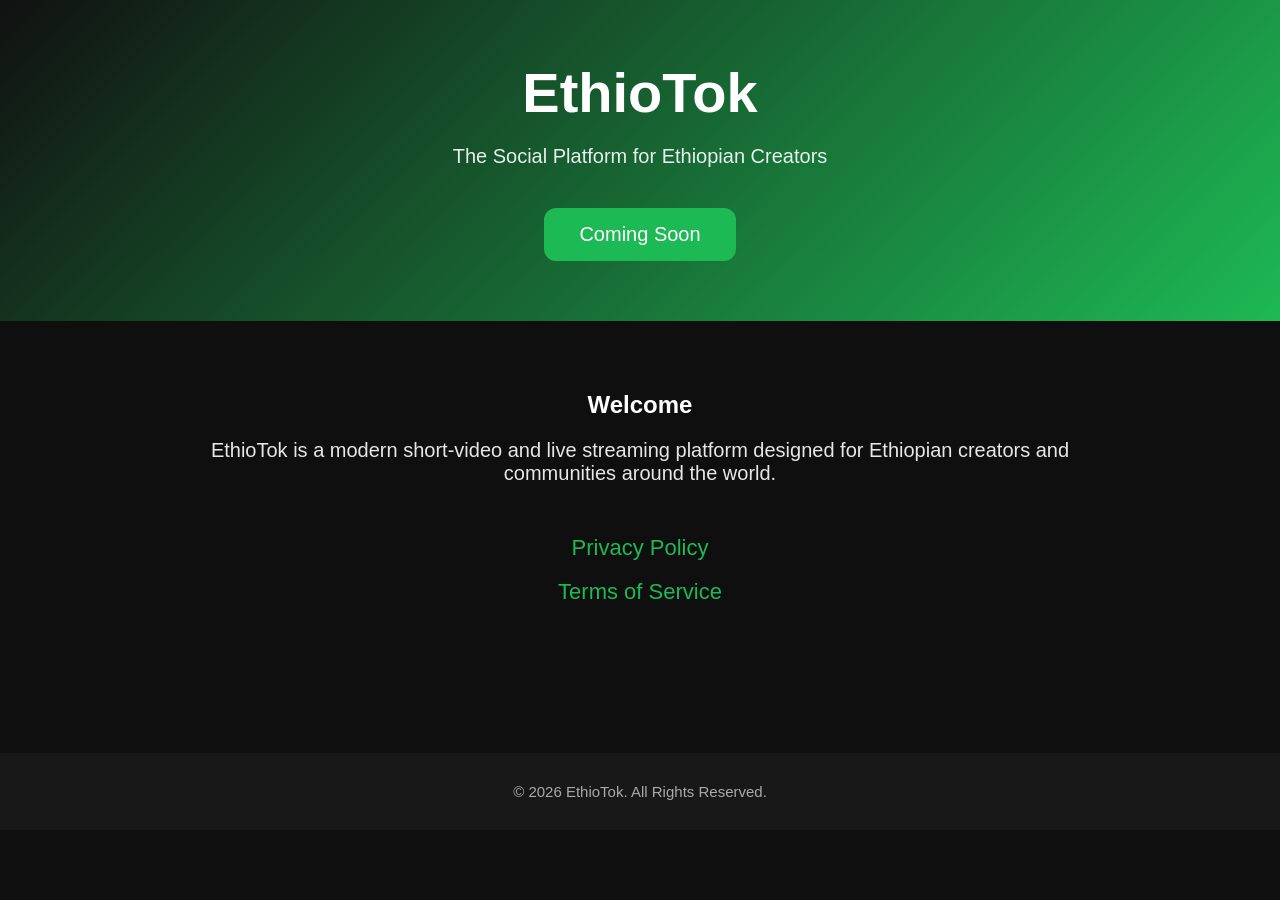
==== index.html @ dff6383a "Create index.html" ====
<!DOCTYPE html>
<html lang="en">
<head>
<meta charset="UTF-8">
<meta name="viewport" content="width=device-width, initial-scale=1.0">
<title>EthioTok</title>

<style>
body{
margin:0;
font-family:Arial,Helvetica,sans-serif;
background:#0f0f0f;
color:white;
text-align:center;
}

header{
padding:60px 20px;
background:linear-gradient(135deg,#111,#1db954);
}

h1{
font-size:56px;
margin:0;
}

p{
font-size:20px;
opacity:.9;
}

.container{
max-width:900px;
margin:auto;
padding:50px 20px;
}

.button{
display:inline-block;
padding:15px 35px;
background:#1db954;
color:white;
text-decoration:none;
border-radius:12px;
font-size:20px;
margin-top:20px;
}

.links{
margin-top:50px;
}

.links a{
display:block;
color:#1db954;
font-size:22px;
margin:18px;
text-decoration:none;
}

footer{
margin-top:80px;
padding:30px;
background:#181818;
font-size:15px;
color:#aaa;
}
</style>

</head>

<body>

<header>

<h1>EthioTok</h1>

<p>The Social Platform for Ethiopian Creators</p>

<a class="button" href="#">
Coming Soon
</a>

</header>

<div class="container">

<h2>Welcome</h2>

<p>
EthioTok is a modern short-video and live streaming platform
designed for Ethiopian creators and communities around the world.
</p>

<div class="links">

<a href="privacy.html">Privacy Policy</a>

<a href="terms.html">Terms of Service</a>

</div>

</div>

<footer>

© 2026 EthioTok. All Rights Reserved.

</footer>

</body>
</html>
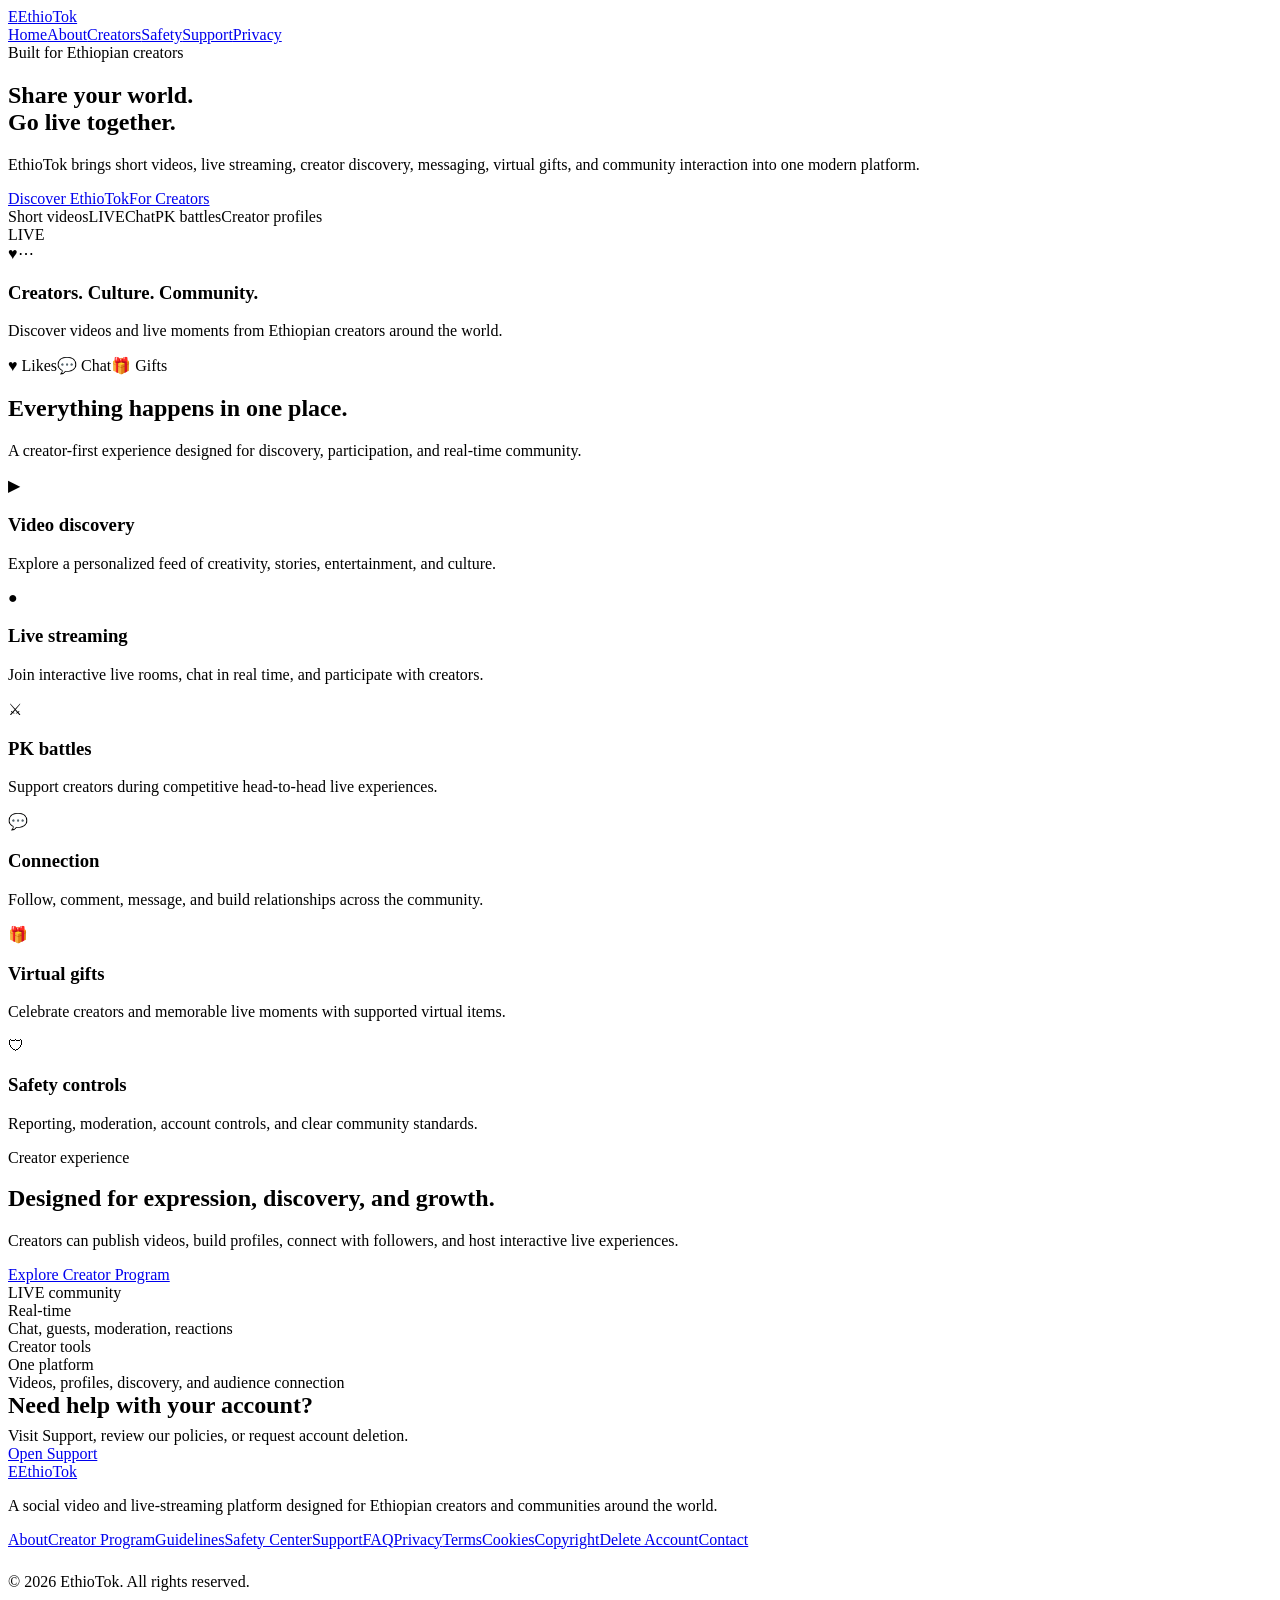
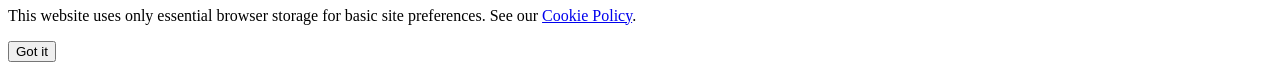
==== commit c497db08: "Add files via upload" ====
--- a/index.html
+++ b/index.html
@@ -1,112 +1,36 @@
-<!DOCTYPE html>
-<html lang="en">
-<head>
-<meta charset="UTF-8">
-<meta name="viewport" content="width=device-width, initial-scale=1.0">
-<title>EthioTok</title>
-
-<style>
-body{
-margin:0;
-font-family:Arial,Helvetica,sans-serif;
-background:#0f0f0f;
-color:white;
-text-align:center;
-}
-
-header{
-padding:60px 20px;
-background:linear-gradient(135deg,#111,#1db954);
-}
-
-h1{
-font-size:56px;
-margin:0;
-}
-
-p{
-font-size:20px;
-opacity:.9;
-}
-
-.container{
-max-width:900px;
-margin:auto;
-padding:50px 20px;
-}
-
-.button{
-display:inline-block;
-padding:15px 35px;
-background:#1db954;
-color:white;
-text-decoration:none;
-border-radius:12px;
-font-size:20px;
-margin-top:20px;
-}
-
-.links{
-margin-top:50px;
-}
-
-.links a{
-display:block;
-color:#1db954;
-font-size:22px;
-margin:18px;
-text-decoration:none;
-}
-
-footer{
-margin-top:80px;
-padding:30px;
-background:#181818;
-font-size:15px;
-color:#aaa;
-}
-</style>
-
-</head>
-
-<body>
-
-<header>
-
-<h1>EthioTok</h1>
-
-<p>The Social Platform for Ethiopian Creators</p>
-
-<a class="button" href="#">
-Coming Soon
-</a>
-
-</header>
-
-<div class="container">
-
-<h2>Welcome</h2>
-
-<p>
-EthioTok is a modern short-video and live streaming platform
-designed for Ethiopian creators and communities around the world.
-</p>
-
-<div class="links">
-
-<a href="privacy.html">Privacy Policy</a>
-
-<a href="terms.html">Terms of Service</a>
-
-</div>
-
-</div>
-
-<footer>
-
-© 2026 EthioTok. All Rights Reserved.
-
-</footer>
-
-</body>
-</html>
+<!doctype html><html lang="en"><head>
+<meta charset="utf-8"><meta name="viewport" content="width=device-width,initial-scale=1">
+<meta name="theme-color" content="#07090c"><meta name="description" content="EthioTok is a social video and live-streaming platform for Ethiopian creators and communities.">
+<meta property="og:type" content="website"><meta property="og:title" content="Home | EthioTok">
+<meta property="og:description" content="EthioTok is a social video and live-streaming platform for Ethiopian creators and communities."><meta property="og:site_name" content="EthioTok">
+<meta name="twitter:card" content="summary_large_image"><link rel="manifest" href="manifest.webmanifest">
+<link rel="stylesheet" href="assets/style.css"><title>Home | EthioTok</title></head><body><header class="header"><div class="wrap nav">
+<a class="brand" href="index.html"><span class="logo"><span>E</span></span><span>EthioTok</span></a>
+<nav class="links"><a href="index.html">Home</a><a href="about.html">About</a><a href="creator-program.html">Creators</a><a href="safety.html">Safety</a><a href="support.html">Support</a><a href="privacy.html">Privacy</a></nav>
+</div></header>
+<main>
+<section class="hero"><div class="wrap hero-grid">
+<div><span class="kicker"><span class="dot"></span>Built for Ethiopian creators</span>
+<h1>Share your world.<br><span class="gradient">Go live together.</span></h1>
+<p class="lead">EthioTok brings short videos, live streaming, creator discovery, messaging, virtual gifts, and community interaction into one modern platform.</p>
+<div class="actions"><a class="btn primary" href="about.html">Discover EthioTok</a><a class="btn secondary" href="creator-program.html">For Creators</a></div>
+<div class="badges"><span class="badge">Short videos</span><span class="badge">LIVE</span><span class="badge">Chat</span><span class="badge">PK battles</span><span class="badge">Creator profiles</span></div></div>
+<div class="device"><div class="screen"><span class="live">LIVE</span><div class="mock-top"><span>♥</span><span>⋯</span></div><div class="screen-copy"><h3>Creators. Culture. Community.</h3><p>Discover videos and live moments from Ethiopian creators around the world.</p><div class="chips"><span>♥ Likes</span><span>💬 Chat</span><span>🎁 Gifts</span></div></div></div></div>
+</div></section>
+<section class="section alt"><div class="wrap"><h2>Everything happens in one place.</h2><p class="section-intro">A creator-first experience designed for discovery, participation, and real-time community.</p>
+<div class="grid">
+<article class="card"><div class="icon">▶</div><h3>Video discovery</h3><p>Explore a personalized feed of creativity, stories, entertainment, and culture.</p></article>
+<article class="card"><div class="icon">●</div><h3>Live streaming</h3><p>Join interactive live rooms, chat in real time, and participate with creators.</p></article>
+<article class="card"><div class="icon">⚔</div><h3>PK battles</h3><p>Support creators during competitive head-to-head live experiences.</p></article>
+<article class="card"><div class="icon">💬</div><h3>Connection</h3><p>Follow, comment, message, and build relationships across the community.</p></article>
+<article class="card"><div class="icon">🎁</div><h3>Virtual gifts</h3><p>Celebrate creators and memorable live moments with supported virtual items.</p></article>
+<article class="card"><div class="icon">🛡</div><h3>Safety controls</h3><p>Reporting, moderation, account controls, and clear community standards.</p></article>
+</div></div></section>
+<section class="section"><div class="wrap split"><div><span class="kicker"><span class="dot"></span>Creator experience</span><h2 style="margin-top:18px">Designed for expression, discovery, and growth.</h2><p class="section-intro">Creators can publish videos, build profiles, connect with followers, and host interactive live experiences.</p><a class="btn primary" href="creator-program.html">Explore Creator Program</a></div>
+<div class="visual"><div class="panel p1"><div class="small">LIVE community</div><div class="metric">Real-time</div><div class="small">Chat, guests, moderation, reactions</div></div><div class="panel p2"><div class="small">Creator tools</div><div class="metric">One platform</div><div class="small">Videos, profiles, discovery, and audience connection</div></div></div></div></section>
+<section class="section"><div class="wrap band"><div><h2 style="margin:0 0 8px">Need help with your account?</h2><p style="margin:0;color:var(--muted)">Visit Support, review our policies, or request account deletion.</p></div><a class="btn primary" href="support.html">Open Support</a></div></section>
+</main><footer class="footer"><div class="wrap footer-grid"><div><a class="brand" href="index.html"><span class="logo"><span>E</span></span><span>EthioTok</span></a><p class="small">A social video and live-streaming platform designed for Ethiopian creators and communities around the world.</p></div><div class="footer-links">
+<a href="about.html">About</a><a href="creator-program.html">Creator Program</a><a href="community-guidelines.html">Guidelines</a><a href="safety.html">Safety Center</a><a href="support.html">Support</a><a href="faq.html">FAQ</a><a href="privacy.html">Privacy</a><a href="terms.html">Terms</a><a href="cookie-policy.html">Cookies</a><a href="copyright.html">Copyright</a><a href="delete-account.html">Delete Account</a><a href="contact.html">Contact</a>
+</div></div><div class="wrap small" style="margin-top:24px">© 2026 EthioTok. All rights reserved.</div></footer>
+<div class="cookie"><p>This website uses only essential browser storage for basic site preferences. See our <a href="cookie-policy.html">Cookie Policy</a>.</p><button class="btn primary" data-cookie-close>Got it</button></div>
+<script src="assets/site.js"></script></body></html>
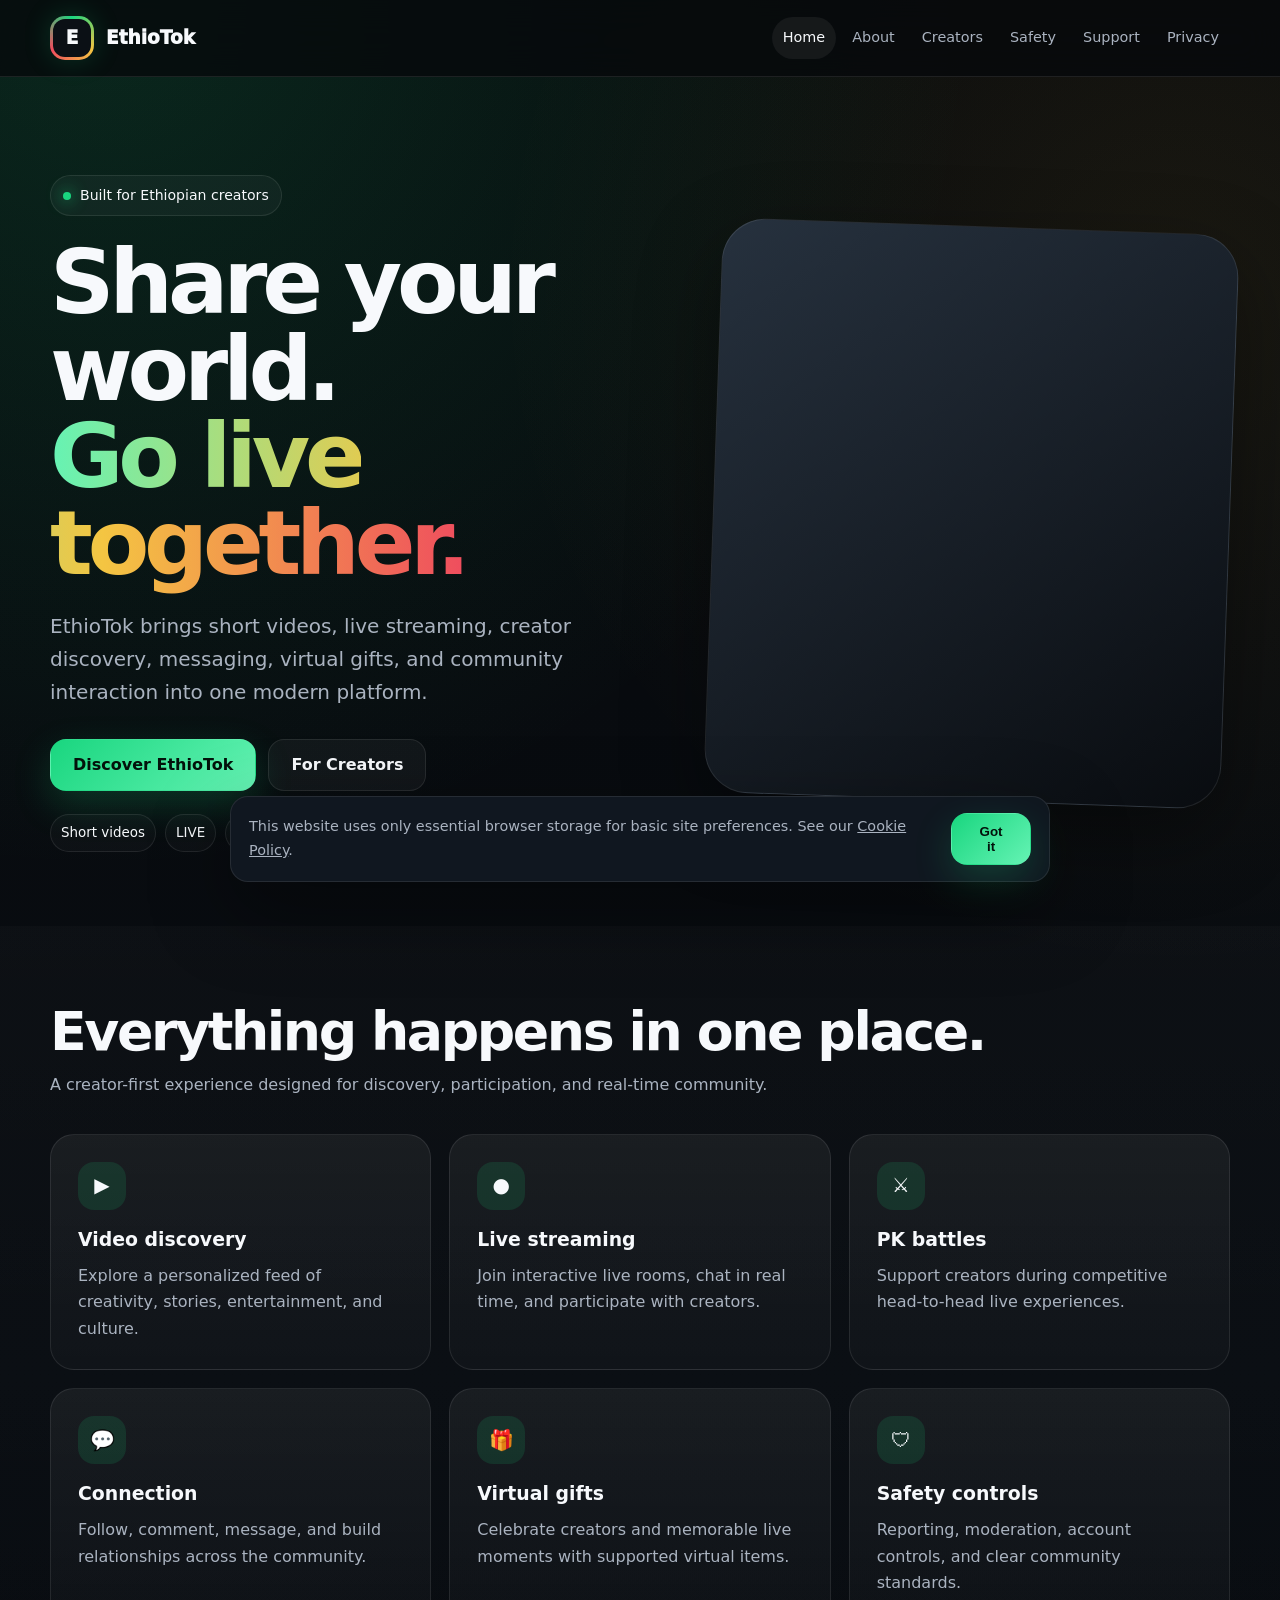
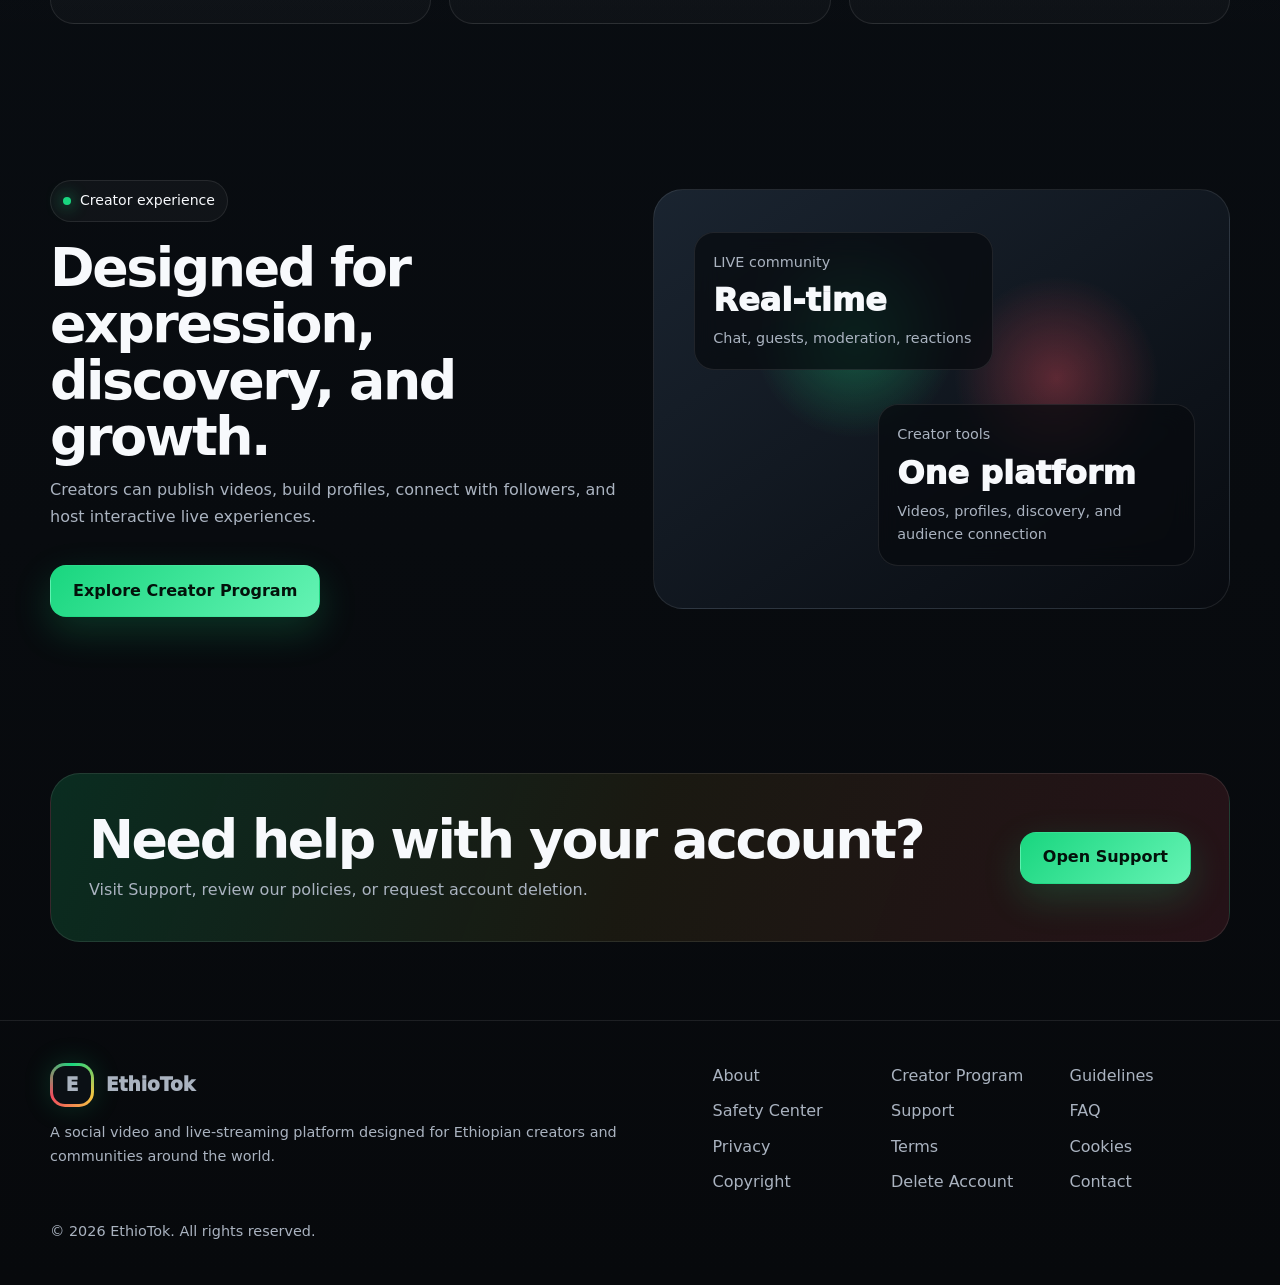
==== commit f495e232: "Add files via upload" ====
--- a/index.html
+++ b/index.html
@@ -3,8 +3,66 @@
 <meta name="theme-color" content="#07090c"><meta name="description" content="EthioTok is a social video and live-streaming platform for Ethiopian creators and communities.">
 <meta property="og:type" content="website"><meta property="og:title" content="Home | EthioTok">
 <meta property="og:description" content="EthioTok is a social video and live-streaming platform for Ethiopian creators and communities."><meta property="og:site_name" content="EthioTok">
-<meta name="twitter:card" content="summary_large_image"><link rel="manifest" href="manifest.webmanifest">
-<link rel="stylesheet" href="assets/style.css"><title>Home | EthioTok</title></head><body><header class="header"><div class="wrap nav">
+<meta name="twitter:card" content="summary_large_image"><link rel="icon" href="data:image/svg+xml,&lt;svg xmlns=&#x27;http://www.w3.org/2000/svg&#x27; viewBox=&#x27;0 0 64 64&#x27;&gt;&lt;rect width=&#x27;64&#x27; height=&#x27;64&#x27; rx=&#x27;16&#x27; fill=&#x27;%230b1015&#x27;/&gt;&lt;path d=&#x27;M14 15h36v8H24v7h20v8H24v7h26v8H14z&#x27; fill=&#x27;%2319d67f&#x27;/&gt;&lt;/svg&gt;">
+<title>Home | EthioTok</title><style>
+:root{
+  --bg:#07090c;--bg2:#0c1118;--card:#111821;--card2:#0f151d;--text:#f7f9fc;
+  --muted:#aab3c0;--line:rgba(255,255,255,.09);--green:#19d67f;--green2:#65f3b4;
+  --yellow:#f4c542;--red:#ef4d5e;--radius:24px;--shadow:0 28px 80px rgba(0,0,0,.38)
+}
+*{box-sizing:border-box}html{scroll-behavior:smooth}
+body{margin:0;background:
+radial-gradient(circle at 8% 0%,rgba(25,214,127,.15),transparent 28%),
+radial-gradient(circle at 92% 10%,rgba(244,197,66,.08),transparent 24%),
+linear-gradient(180deg,#07090c,#090d12 48%,#07090c);
+color:var(--text);font-family:Inter,system-ui,-apple-system,"Segoe UI",Arial,sans-serif;line-height:1.65}
+a{color:inherit}.wrap{width:min(1180px,calc(100% - 34px));margin:auto}
+.header{position:sticky;top:0;z-index:40;background:rgba(7,9,12,.8);backdrop-filter:blur(18px);border-bottom:1px solid var(--line)}
+.nav{min-height:76px;display:flex;align-items:center;justify-content:space-between;gap:18px}
+.brand{display:flex;align-items:center;gap:12px;text-decoration:none;font-weight:950;font-size:1.16rem}
+.logo{width:44px;height:44px;padding:3px;border-radius:15px;background:conic-gradient(var(--green),var(--yellow),var(--red),var(--green));box-shadow:0 0 28px rgba(25,214,127,.18)}
+.logo span{display:grid;place-items:center;width:100%;height:100%;border-radius:12px;background:#0b1015;font-weight:950}
+.links{display:flex;flex-wrap:wrap;gap:5px}.links a{padding:9px 11px;border-radius:999px;text-decoration:none;color:var(--muted);font-size:.9rem}
+.links a:hover,.links a.active{background:rgba(255,255,255,.06);color:var(--text)}
+.hero{padding:98px 0 74px;overflow:hidden}.hero-grid{display:grid;grid-template-columns:1.08fr .92fr;gap:56px;align-items:center}
+.kicker{display:inline-flex;align-items:center;gap:9px;padding:8px 12px;border:1px solid var(--line);border-radius:999px;background:rgba(255,255,255,.035);font-size:.88rem}
+.dot{width:8px;height:8px;border-radius:50%;background:var(--green);box-shadow:0 0 16px var(--green)}
+h1{font-size:clamp(3.2rem,7vw,6.4rem);line-height:.97;letter-spacing:-.058em;margin:23px 0}
+.gradient{background:linear-gradient(90deg,var(--green2),var(--yellow),var(--red));-webkit-background-clip:text;background-clip:text;color:transparent}
+.lead{font-size:clamp(1.04rem,2vw,1.25rem);color:var(--muted);max-width:760px}.actions{display:flex;gap:12px;flex-wrap:wrap;margin-top:30px}
+.btn{display:inline-flex;align-items:center;justify-content:center;min-height:52px;padding:0 22px;border-radius:16px;text-decoration:none;font-weight:900;border:1px solid var(--line);transition:.25s ease}
+.btn:hover{transform:translateY(-2px)}.primary{background:linear-gradient(135deg,var(--green),var(--green2));color:#03120b;border-color:transparent;box-shadow:0 14px 38px rgba(25,214,127,.2)}
+.secondary{background:rgba(255,255,255,.045)}.badges{display:flex;gap:9px;flex-wrap:wrap;margin-top:23px}.badge{padding:7px 10px;border-radius:999px;border:1px solid var(--line);background:rgba(255,255,255,.025);font-size:.84rem}
+.device{min-height:575px;padding:14px;border-radius:44px;background:linear-gradient(145deg,#26313e,#090c10);border:1px solid var(--line);box-shadow:var(--shadow);transform:rotate(2deg);animation:float 5s ease-in-out infinite}
+.screen{height:100%;border-radius:31px;position:relative;overflow:hidden;background:linear-gradient(to top,rgba(0,0,0,.96),transparent 62%),radial-gradient(circle at 46% 28%,rgba(239,77,94,.45),transparent 16%),radial-gradient(circle at 76% 28%,rgba(25,214,127,.28),transparent 24%),linear-gradient(145deg,#2b3747,#111820 62%,#040506)}
+.screen:after{content:"";position:absolute;inset:0;background:linear-gradient(110deg,transparent 30%,rgba(255,255,255,.05),transparent 60%);transform:translateX(-120%);animation:shine 5s infinite}
+.live{position:absolute;top:24px;left:22px;background:var(--red);padding:8px 12px;border-radius:999px;font-size:.75rem;font-weight:950;z-index:2}
+.mock-top{position:absolute;top:24px;right:22px;display:flex;gap:8px}.mock-top span{width:36px;height:36px;border-radius:50%;background:rgba(255,255,255,.12);display:grid;place-items:center}
+.screen-copy{position:absolute;left:26px;right:26px;bottom:28px;z-index:2}.screen-copy h3{font-size:1.75rem;margin:0 0 7px}.screen-copy p{color:#d2d8df;margin:0}
+.chips{display:flex;gap:8px;flex-wrap:wrap;margin-top:16px}.chips span{padding:7px 10px;border-radius:999px;background:rgba(255,255,255,.11);font-size:.8rem}
+.section{padding:78px 0}.section.alt{background:linear-gradient(180deg,rgba(255,255,255,.018),transparent)}
+.section h2{font-size:clamp(2.1rem,4.2vw,3.7rem);letter-spacing:-.045em;line-height:1.05;margin:0 0 12px}.section-intro{color:var(--muted);max-width:800px;margin:0 0 35px}
+.grid{display:grid;grid-template-columns:repeat(3,1fr);gap:18px}.grid.two{grid-template-columns:repeat(2,1fr)}
+.card{padding:27px;border-radius:var(--radius);background:linear-gradient(180deg,rgba(255,255,255,.057),rgba(255,255,255,.022));border:1px solid var(--line);transition:.25s ease}
+.card:hover{transform:translateY(-5px);border-color:rgba(25,214,127,.27)}.icon{width:48px;height:48px;border-radius:16px;background:rgba(25,214,127,.13);display:grid;place-items:center;font-size:1.25rem}
+.card h3{margin:14px 0 8px;font-size:1.18rem}.card p{margin:0;color:var(--muted)}
+.split{display:grid;grid-template-columns:1fr 1fr;gap:26px;align-items:center}.visual{min-height:420px;border-radius:30px;border:1px solid var(--line);background:radial-gradient(circle at 35% 35%,rgba(25,214,127,.35),transparent 22%),radial-gradient(circle at 70% 45%,rgba(239,77,94,.34),transparent 22%),linear-gradient(145deg,#1a2430,#080b10);position:relative;overflow:hidden}
+.visual .panel{position:absolute;padding:18px;border-radius:20px;background:rgba(8,11,15,.72);border:1px solid var(--line);backdrop-filter:blur(12px)}
+.p1{left:7%;top:10%;width:52%}.p2{right:6%;bottom:10%;width:55%}.metric{font-size:2rem;font-weight:950}.small{font-size:.9rem;color:var(--muted)}
+.band{display:grid;grid-template-columns:1fr auto;gap:24px;align-items:center;padding:38px;border-radius:30px;background:linear-gradient(110deg,rgba(25,214,127,.17),rgba(244,197,66,.08),rgba(239,77,94,.13));border:1px solid var(--line)}
+.page-hero{padding:74px 0 44px;border-bottom:1px solid var(--line)}.page-hero h1{font-size:clamp(2.8rem,6vw,5rem)}
+.layout{display:grid;grid-template-columns:255px 1fr;gap:38px;padding:50px 0 82px}.toc{position:sticky;top:96px;align-self:start;padding:16px;border-radius:18px;background:var(--card);border:1px solid var(--line)}
+.toc strong{display:block;padding:7px 10px}.toc a{display:block;padding:8px 10px;border-radius:10px;text-decoration:none;color:var(--muted);font-size:.92rem}.toc a:hover{background:rgba(255,255,255,.045);color:var(--text)}
+.prose{padding:clamp(25px,5vw,50px);border-radius:27px;background:rgba(255,255,255,.026);border:1px solid var(--line)}.prose h2{font-size:1.58rem;margin-top:2em}.prose h3{margin-top:1.6em}.prose p,.prose li{color:#c8ced6}.prose a{color:#70efb9}
+.notice{padding:18px;border-radius:16px;background:rgba(244,197,66,.09);border:1px solid rgba(244,197,66,.22);color:#f4e4a2}
+.faq{display:grid;gap:12px}.faq details{padding:18px 20px;border:1px solid var(--line);border-radius:17px;background:rgba(255,255,255,.025)}.faq summary{cursor:pointer;font-weight:850}.faq p{color:var(--muted)}
+.footer{padding:42px 0;border-top:1px solid var(--line);color:var(--muted)}.footer-grid{display:grid;grid-template-columns:1.1fr .9fr;gap:30px}.footer-links{display:grid;grid-template-columns:repeat(3,1fr);gap:9px 18px}.footer a{text-decoration:none;color:var(--muted)}.footer a:hover{color:var(--text)}
+.cookie{position:fixed;left:18px;right:18px;bottom:18px;z-index:50;display:none;max-width:820px;margin:auto;padding:16px 18px;border-radius:18px;background:#101720;border:1px solid var(--line);box-shadow:var(--shadow);align-items:center;justify-content:space-between;gap:16px}
+.cookie.show{display:flex}.cookie p{margin:0;color:var(--muted);font-size:.9rem}
+@keyframes float{50%{transform:rotate(1deg) translateY(-10px)}}@keyframes shine{50%,100%{transform:translateX(120%)}}
+@media(max-width:900px){.hero-grid,.layout,.split,.band,.footer-grid{grid-template-columns:1fr}.grid{grid-template-columns:1fr 1fr}.device{transform:none;min-height:490px}.toc{position:static}.nav{align-items:flex-start;flex-direction:column;padding:15px 0}.footer-links{grid-template-columns:repeat(2,1fr)}}
+@media(max-width:580px){.grid,.grid.two{grid-template-columns:1fr}.hero{padding-top:58px}.links a{font-size:.82rem;padding:7px 8px}.cookie{align-items:stretch;flex-direction:column}}
+</style></head><body><header class="header"><div class="wrap nav">
 <a class="brand" href="index.html"><span class="logo"><span>E</span></span><span>EthioTok</span></a>
 <nav class="links"><a href="index.html">Home</a><a href="about.html">About</a><a href="creator-program.html">Creators</a><a href="safety.html">Safety</a><a href="support.html">Support</a><a href="privacy.html">Privacy</a></nav>
 </div></header>
@@ -32,5 +90,17 @@
 </main><footer class="footer"><div class="wrap footer-grid"><div><a class="brand" href="index.html"><span class="logo"><span>E</span></span><span>EthioTok</span></a><p class="small">A social video and live-streaming platform designed for Ethiopian creators and communities around the world.</p></div><div class="footer-links">
 <a href="about.html">About</a><a href="creator-program.html">Creator Program</a><a href="community-guidelines.html">Guidelines</a><a href="safety.html">Safety Center</a><a href="support.html">Support</a><a href="faq.html">FAQ</a><a href="privacy.html">Privacy</a><a href="terms.html">Terms</a><a href="cookie-policy.html">Cookies</a><a href="copyright.html">Copyright</a><a href="delete-account.html">Delete Account</a><a href="contact.html">Contact</a>
 </div></div><div class="wrap small" style="margin-top:24px">© 2026 EthioTok. All rights reserved.</div></footer>
-<div class="cookie"><p>This website uses only essential browser storage for basic site preferences. See our <a href="cookie-policy.html">Cookie Policy</a>.</p><button class="btn primary" data-cookie-close>Got it</button></div>
-<script src="assets/site.js"></script></body></html>+<div class="cookie"><p>This website uses only essential browser storage for basic site preferences. See our <a href="cookie-policy.html">Cookie Policy</a>.</p><button class="btn primary" data-cookie-close>Got it</button></div><script>
+document.addEventListener("DOMContentLoaded",()=>{
+  const path=location.pathname.split("/").pop()||"index.html";
+  document.querySelectorAll(".links a").forEach(a=>{
+    if(a.getAttribute("href")===path)a.classList.add("active");
+  });
+  const banner=document.querySelector(".cookie");
+  if(banner && !localStorage.getItem("ethiotok_cookie_notice")) banner.classList.add("show");
+  document.querySelectorAll("[data-cookie-close]").forEach(btn=>btn.addEventListener("click",()=>{
+    localStorage.setItem("ethiotok_cookie_notice","seen");
+    banner?.classList.remove("show");
+  }));
+});
+</script></body></html>
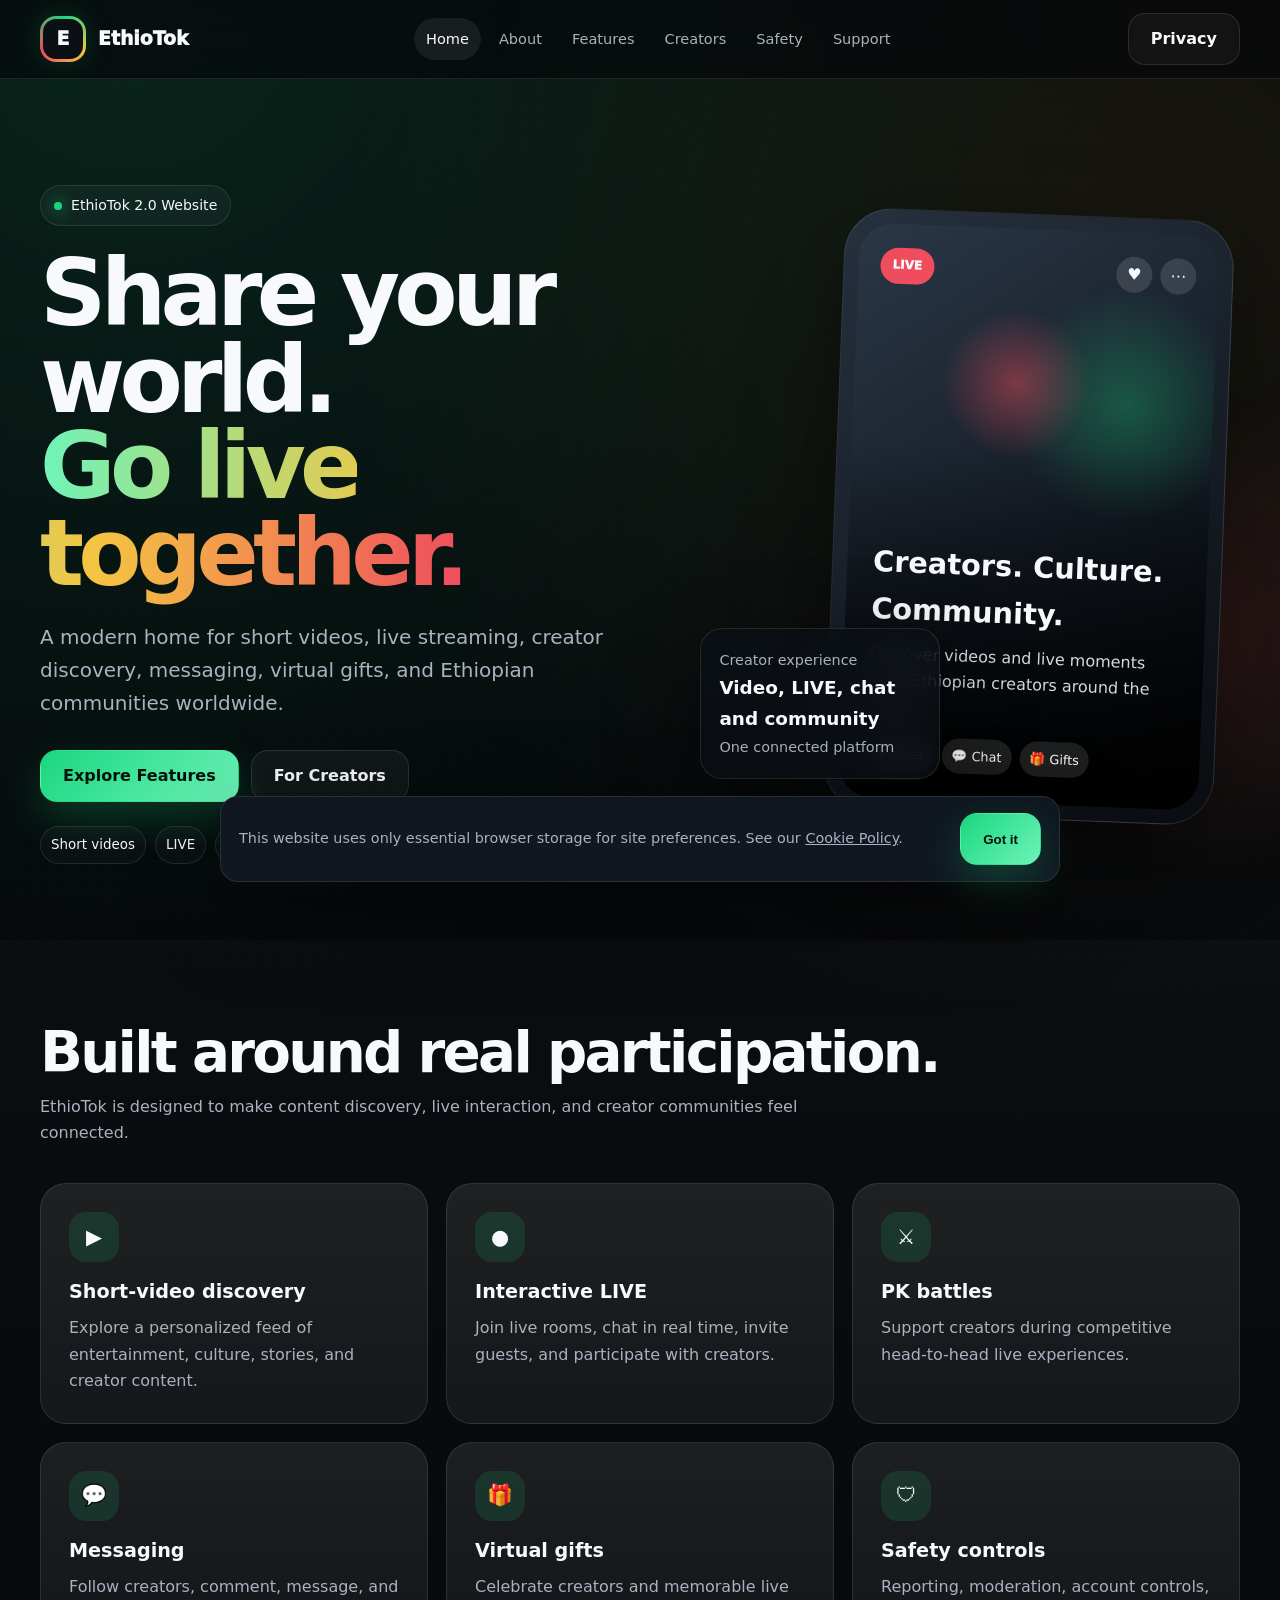
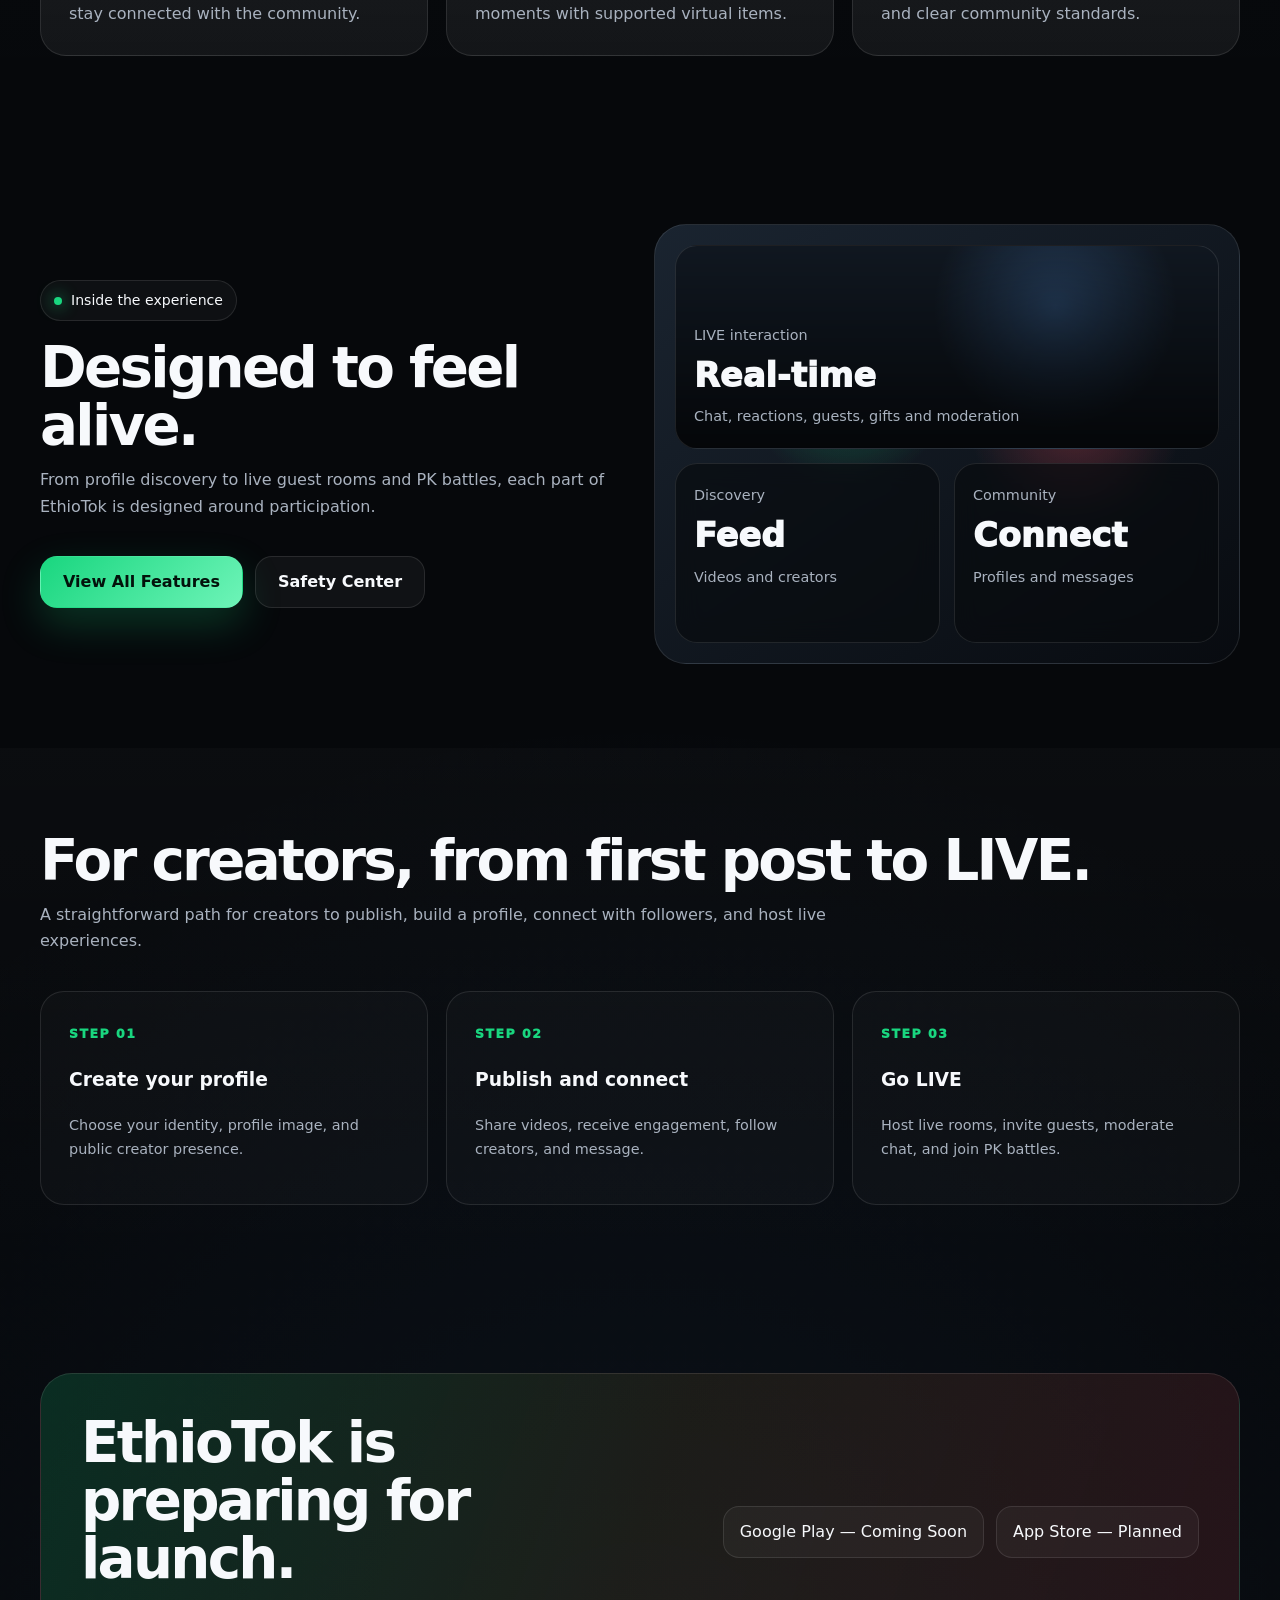
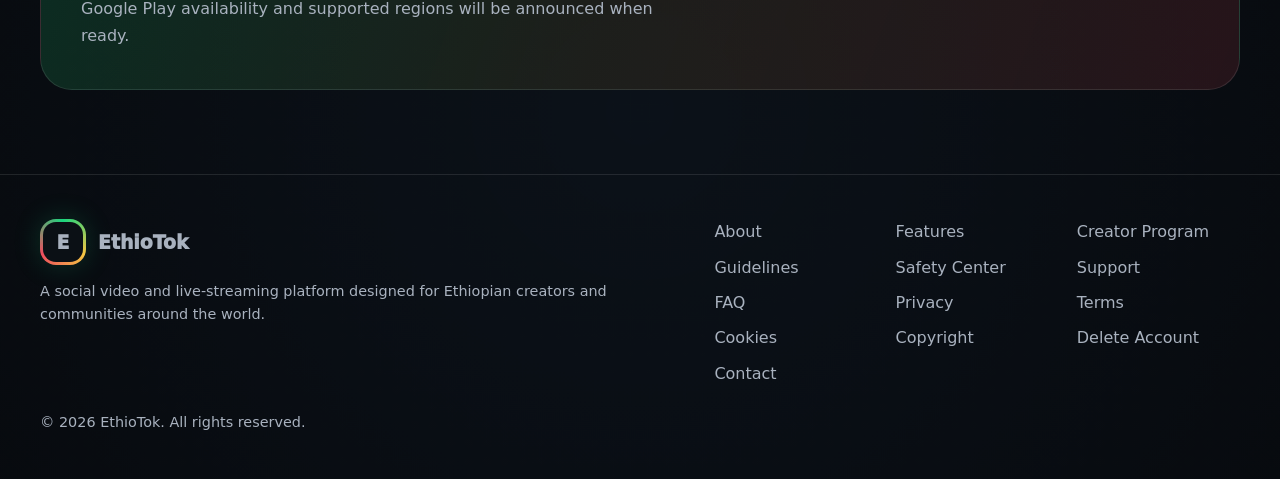
==== commit 587ec358: "EthioTok Website 2.0" ====
--- a/index.html
+++ b/index.html
@@ -1,100 +1,305 @@
 <!doctype html><html lang="en"><head>
 <meta charset="utf-8"><meta name="viewport" content="width=device-width,initial-scale=1">
-<meta name="theme-color" content="#07090c"><meta name="description" content="EthioTok is a social video and live-streaming platform for Ethiopian creators and communities.">
+<meta name="theme-color" content="#06080b"><meta name="description" content="EthioTok is a social video and live-streaming platform for Ethiopian creators and communities.">
 <meta property="og:type" content="website"><meta property="og:title" content="Home | EthioTok">
 <meta property="og:description" content="EthioTok is a social video and live-streaming platform for Ethiopian creators and communities."><meta property="og:site_name" content="EthioTok">
 <meta name="twitter:card" content="summary_large_image"><link rel="icon" href="data:image/svg+xml,&lt;svg xmlns=&#x27;http://www.w3.org/2000/svg&#x27; viewBox=&#x27;0 0 64 64&#x27;&gt;&lt;rect width=&#x27;64&#x27; height=&#x27;64&#x27; rx=&#x27;16&#x27; fill=&#x27;%230b1015&#x27;/&gt;&lt;path d=&#x27;M14 15h36v8H24v7h20v8H24v7h26v8H14z&#x27; fill=&#x27;%2319d67f&#x27;/&gt;&lt;/svg&gt;">
 <title>Home | EthioTok</title><style>
 :root{
-  --bg:#07090c;--bg2:#0c1118;--card:#111821;--card2:#0f151d;--text:#f7f9fc;
-  --muted:#aab3c0;--line:rgba(255,255,255,.09);--green:#19d67f;--green2:#65f3b4;
-  --yellow:#f4c542;--red:#ef4d5e;--radius:24px;--shadow:0 28px 80px rgba(0,0,0,.38)
-}
-*{box-sizing:border-box}html{scroll-behavior:smooth}
-body{margin:0;background:
-radial-gradient(circle at 8% 0%,rgba(25,214,127,.15),transparent 28%),
-radial-gradient(circle at 92% 10%,rgba(244,197,66,.08),transparent 24%),
-linear-gradient(180deg,#07090c,#090d12 48%,#07090c);
-color:var(--text);font-family:Inter,system-ui,-apple-system,"Segoe UI",Arial,sans-serif;line-height:1.65}
-a{color:inherit}.wrap{width:min(1180px,calc(100% - 34px));margin:auto}
-.header{position:sticky;top:0;z-index:40;background:rgba(7,9,12,.8);backdrop-filter:blur(18px);border-bottom:1px solid var(--line)}
-.nav{min-height:76px;display:flex;align-items:center;justify-content:space-between;gap:18px}
-.brand{display:flex;align-items:center;gap:12px;text-decoration:none;font-weight:950;font-size:1.16rem}
-.logo{width:44px;height:44px;padding:3px;border-radius:15px;background:conic-gradient(var(--green),var(--yellow),var(--red),var(--green));box-shadow:0 0 28px rgba(25,214,127,.18)}
-.logo span{display:grid;place-items:center;width:100%;height:100%;border-radius:12px;background:#0b1015;font-weight:950}
-.links{display:flex;flex-wrap:wrap;gap:5px}.links a{padding:9px 11px;border-radius:999px;text-decoration:none;color:var(--muted);font-size:.9rem}
-.links a:hover,.links a.active{background:rgba(255,255,255,.06);color:var(--text)}
-.hero{padding:98px 0 74px;overflow:hidden}.hero-grid{display:grid;grid-template-columns:1.08fr .92fr;gap:56px;align-items:center}
-.kicker{display:inline-flex;align-items:center;gap:9px;padding:8px 12px;border:1px solid var(--line);border-radius:999px;background:rgba(255,255,255,.035);font-size:.88rem}
+  --bg:#06080b;
+  --bg-soft:#0b1016;
+  --panel:rgba(255,255,255,.055);
+  --panel-strong:rgba(255,255,255,.085);
+  --text:#f7f9fc;
+  --muted:#a9b2bf;
+  --line:rgba(255,255,255,.10);
+  --green:#19d67f;
+  --green-2:#6ef4b8;
+  --yellow:#f4c542;
+  --red:#ef4d5e;
+  --blue:#5ea7ff;
+  --radius:26px;
+  --shadow:0 28px 90px rgba(0,0,0,.42);
+}
+*{box-sizing:border-box}
+html{scroll-behavior:smooth}
+body{
+  margin:0;
+  color:var(--text);
+  background:
+    radial-gradient(circle at 10% 0%,rgba(25,214,127,.14),transparent 26%),
+    radial-gradient(circle at 88% 7%,rgba(244,197,66,.08),transparent 22%),
+    radial-gradient(circle at 50% 90%,rgba(94,167,255,.06),transparent 30%),
+    var(--bg);
+  font-family:Inter,system-ui,-apple-system,"Segoe UI",Arial,sans-serif;
+  line-height:1.65;
+  overflow-x:hidden;
+}
+a{color:inherit}
+.wrap{width:min(1200px,calc(100% - 34px));margin:auto}
+.header{
+  position:sticky;top:0;z-index:50;
+  background:rgba(6,8,11,.72);
+  backdrop-filter:blur(20px);
+  border-bottom:1px solid var(--line);
+}
+.nav{min-height:78px;display:flex;align-items:center;justify-content:space-between;gap:20px}
+.brand{display:flex;align-items:center;gap:12px;text-decoration:none;font-weight:950;font-size:1.18rem}
+.logo{
+  width:46px;height:46px;padding:3px;border-radius:16px;
+  background:conic-gradient(var(--green),var(--yellow),var(--red),var(--green));
+  box-shadow:0 0 28px rgba(25,214,127,.18);
+}
+.logo span{width:100%;height:100%;display:grid;place-items:center;border-radius:13px;background:#0b1015}
+.links{display:flex;flex-wrap:wrap;gap:6px}
+.links a{padding:9px 12px;border-radius:999px;text-decoration:none;color:var(--muted);font-size:.91rem}
+.links a:hover,.links a.active{background:rgba(255,255,255,.07);color:var(--text)}
+.nav-cta{display:flex;gap:10px;align-items:center}
+.btn{
+  min-height:52px;padding:0 22px;border-radius:17px;
+  display:inline-flex;align-items:center;justify-content:center;
+  text-decoration:none;font-weight:900;border:1px solid var(--line);
+  transition:.25s ease;cursor:pointer;
+}
+.btn:hover{transform:translateY(-2px)}
+.primary{
+  color:#03120b;border-color:transparent;
+  background:linear-gradient(135deg,var(--green),var(--green-2));
+  box-shadow:0 16px 40px rgba(25,214,127,.22);
+}
+.secondary{background:rgba(255,255,255,.045)}
+.ghost{background:transparent}
+.hero{padding:106px 0 76px;position:relative}
+.hero:before{
+  content:"";position:absolute;inset:auto -15% 5% auto;width:520px;height:520px;
+  border-radius:50%;background:radial-gradient(circle,rgba(239,77,94,.12),transparent 66%);
+  filter:blur(10px);pointer-events:none;
+}
+.hero-grid{display:grid;grid-template-columns:1.05fr .95fr;gap:64px;align-items:center}
+.kicker{
+  display:inline-flex;align-items:center;gap:9px;
+  padding:8px 13px;border:1px solid var(--line);border-radius:999px;
+  background:rgba(255,255,255,.035);font-size:.88rem;
+}
 .dot{width:8px;height:8px;border-radius:50%;background:var(--green);box-shadow:0 0 16px var(--green)}
-h1{font-size:clamp(3.2rem,7vw,6.4rem);line-height:.97;letter-spacing:-.058em;margin:23px 0}
-.gradient{background:linear-gradient(90deg,var(--green2),var(--yellow),var(--red));-webkit-background-clip:text;background-clip:text;color:transparent}
-.lead{font-size:clamp(1.04rem,2vw,1.25rem);color:var(--muted);max-width:760px}.actions{display:flex;gap:12px;flex-wrap:wrap;margin-top:30px}
-.btn{display:inline-flex;align-items:center;justify-content:center;min-height:52px;padding:0 22px;border-radius:16px;text-decoration:none;font-weight:900;border:1px solid var(--line);transition:.25s ease}
-.btn:hover{transform:translateY(-2px)}.primary{background:linear-gradient(135deg,var(--green),var(--green2));color:#03120b;border-color:transparent;box-shadow:0 14px 38px rgba(25,214,127,.2)}
-.secondary{background:rgba(255,255,255,.045)}.badges{display:flex;gap:9px;flex-wrap:wrap;margin-top:23px}.badge{padding:7px 10px;border-radius:999px;border:1px solid var(--line);background:rgba(255,255,255,.025);font-size:.84rem}
-.device{min-height:575px;padding:14px;border-radius:44px;background:linear-gradient(145deg,#26313e,#090c10);border:1px solid var(--line);box-shadow:var(--shadow);transform:rotate(2deg);animation:float 5s ease-in-out infinite}
-.screen{height:100%;border-radius:31px;position:relative;overflow:hidden;background:linear-gradient(to top,rgba(0,0,0,.96),transparent 62%),radial-gradient(circle at 46% 28%,rgba(239,77,94,.45),transparent 16%),radial-gradient(circle at 76% 28%,rgba(25,214,127,.28),transparent 24%),linear-gradient(145deg,#2b3747,#111820 62%,#040506)}
-.screen:after{content:"";position:absolute;inset:0;background:linear-gradient(110deg,transparent 30%,rgba(255,255,255,.05),transparent 60%);transform:translateX(-120%);animation:shine 5s infinite}
-.live{position:absolute;top:24px;left:22px;background:var(--red);padding:8px 12px;border-radius:999px;font-size:.75rem;font-weight:950;z-index:2}
-.mock-top{position:absolute;top:24px;right:22px;display:flex;gap:8px}.mock-top span{width:36px;height:36px;border-radius:50%;background:rgba(255,255,255,.12);display:grid;place-items:center}
-.screen-copy{position:absolute;left:26px;right:26px;bottom:28px;z-index:2}.screen-copy h3{font-size:1.75rem;margin:0 0 7px}.screen-copy p{color:#d2d8df;margin:0}
-.chips{display:flex;gap:8px;flex-wrap:wrap;margin-top:16px}.chips span{padding:7px 10px;border-radius:999px;background:rgba(255,255,255,.11);font-size:.8rem}
-.section{padding:78px 0}.section.alt{background:linear-gradient(180deg,rgba(255,255,255,.018),transparent)}
-.section h2{font-size:clamp(2.1rem,4.2vw,3.7rem);letter-spacing:-.045em;line-height:1.05;margin:0 0 12px}.section-intro{color:var(--muted);max-width:800px;margin:0 0 35px}
-.grid{display:grid;grid-template-columns:repeat(3,1fr);gap:18px}.grid.two{grid-template-columns:repeat(2,1fr)}
-.card{padding:27px;border-radius:var(--radius);background:linear-gradient(180deg,rgba(255,255,255,.057),rgba(255,255,255,.022));border:1px solid var(--line);transition:.25s ease}
-.card:hover{transform:translateY(-5px);border-color:rgba(25,214,127,.27)}.icon{width:48px;height:48px;border-radius:16px;background:rgba(25,214,127,.13);display:grid;place-items:center;font-size:1.25rem}
-.card h3{margin:14px 0 8px;font-size:1.18rem}.card p{margin:0;color:var(--muted)}
-.split{display:grid;grid-template-columns:1fr 1fr;gap:26px;align-items:center}.visual{min-height:420px;border-radius:30px;border:1px solid var(--line);background:radial-gradient(circle at 35% 35%,rgba(25,214,127,.35),transparent 22%),radial-gradient(circle at 70% 45%,rgba(239,77,94,.34),transparent 22%),linear-gradient(145deg,#1a2430,#080b10);position:relative;overflow:hidden}
-.visual .panel{position:absolute;padding:18px;border-radius:20px;background:rgba(8,11,15,.72);border:1px solid var(--line);backdrop-filter:blur(12px)}
-.p1{left:7%;top:10%;width:52%}.p2{right:6%;bottom:10%;width:55%}.metric{font-size:2rem;font-weight:950}.small{font-size:.9rem;color:var(--muted)}
-.band{display:grid;grid-template-columns:1fr auto;gap:24px;align-items:center;padding:38px;border-radius:30px;background:linear-gradient(110deg,rgba(25,214,127,.17),rgba(244,197,66,.08),rgba(239,77,94,.13));border:1px solid var(--line)}
-.page-hero{padding:74px 0 44px;border-bottom:1px solid var(--line)}.page-hero h1{font-size:clamp(2.8rem,6vw,5rem)}
-.layout{display:grid;grid-template-columns:255px 1fr;gap:38px;padding:50px 0 82px}.toc{position:sticky;top:96px;align-self:start;padding:16px;border-radius:18px;background:var(--card);border:1px solid var(--line)}
-.toc strong{display:block;padding:7px 10px}.toc a{display:block;padding:8px 10px;border-radius:10px;text-decoration:none;color:var(--muted);font-size:.92rem}.toc a:hover{background:rgba(255,255,255,.045);color:var(--text)}
-.prose{padding:clamp(25px,5vw,50px);border-radius:27px;background:rgba(255,255,255,.026);border:1px solid var(--line)}.prose h2{font-size:1.58rem;margin-top:2em}.prose h3{margin-top:1.6em}.prose p,.prose li{color:#c8ced6}.prose a{color:#70efb9}
+h1{
+  margin:24px 0;
+  font-size:clamp(3.3rem,7.2vw,6.8rem);
+  line-height:.94;letter-spacing:-.062em;
+}
+.gradient{
+  background:linear-gradient(90deg,var(--green-2),var(--yellow),var(--red));
+  -webkit-background-clip:text;background-clip:text;color:transparent;
+}
+.lead{font-size:clamp(1.05rem,2vw,1.25rem);color:var(--muted);max-width:760px}
+.actions{display:flex;gap:12px;flex-wrap:wrap;margin-top:30px}
+.badges{display:flex;gap:9px;flex-wrap:wrap;margin-top:24px}
+.badge{padding:7px 10px;border:1px solid var(--line);border-radius:999px;background:rgba(255,255,255,.025);font-size:.84rem}
+.phone-stage{position:relative;min-height:620px}
+.phone{
+  position:absolute;right:3%;top:0;width:min(390px,88%);
+  padding:14px;border-radius:48px;
+  background:linear-gradient(145deg,#26313e,#090c10);
+  border:1px solid var(--line);box-shadow:var(--shadow);
+  transform:rotate(2.2deg);animation:float 5s ease-in-out infinite;
+}
+.screen{
+  min-height:575px;border-radius:34px;position:relative;overflow:hidden;
+  background:
+    linear-gradient(to top,rgba(0,0,0,.96),transparent 62%),
+    radial-gradient(circle at 45% 27%,rgba(239,77,94,.45),transparent 16%),
+    radial-gradient(circle at 76% 30%,rgba(25,214,127,.30),transparent 24%),
+    linear-gradient(145deg,#2b3747,#111820 62%,#040506);
+}
+.screen:after{
+  content:"";position:absolute;inset:0;
+  background:linear-gradient(110deg,transparent 30%,rgba(255,255,255,.055),transparent 60%);
+  transform:translateX(-120%);animation:shine 5s infinite;
+}
+.live{position:absolute;top:24px;left:22px;z-index:2;background:var(--red);padding:8px 12px;border-radius:999px;font-size:.75rem;font-weight:950}
+.screen-top{position:absolute;top:24px;right:22px;display:flex;gap:8px;z-index:2}
+.screen-top span{width:36px;height:36px;border-radius:50%;background:rgba(255,255,255,.12);display:grid;place-items:center}
+.screen-copy{position:absolute;left:26px;right:26px;bottom:28px;z-index:2}
+.screen-copy h3{margin:0 0 7px;font-size:1.8rem}
+.screen-copy p{margin:0;color:#d3dae2}
+.chips{display:flex;gap:8px;flex-wrap:wrap;margin-top:16px}
+.chips span{padding:7px 10px;border-radius:999px;background:rgba(255,255,255,.11);font-size:.8rem}
+.floating-card{
+  position:absolute;left:0;bottom:55px;width:240px;padding:18px;border-radius:22px;
+  background:rgba(11,16,22,.78);backdrop-filter:blur(18px);
+  border:1px solid var(--line);box-shadow:var(--shadow);
+}
+.floating-card strong{display:block;font-size:1.15rem}
+.section{padding:84px 0}
+.section.alt{background:linear-gradient(180deg,rgba(255,255,255,.018),transparent)}
+.section h2{margin:0 0 12px;font-size:clamp(2.2rem,4.4vw,3.9rem);line-height:1.03;letter-spacing:-.048em}
+.section-intro{max-width:820px;color:var(--muted);margin:0 0 36px}
+.grid{display:grid;grid-template-columns:repeat(3,1fr);gap:18px}
+.grid.two{grid-template-columns:repeat(2,1fr)}
+.card{
+  padding:28px;border-radius:var(--radius);
+  background:linear-gradient(180deg,var(--panel-strong),var(--panel));
+  border:1px solid var(--line);transition:.25s ease;
+}
+.card:hover{transform:translateY(-5px);border-color:rgba(25,214,127,.28)}
+.icon{width:50px;height:50px;border-radius:17px;background:rgba(25,214,127,.13);display:grid;place-items:center;font-size:1.3rem}
+.card h3{margin:14px 0 8px;font-size:1.2rem}
+.card p{margin:0;color:var(--muted)}
+.split{display:grid;grid-template-columns:1fr 1fr;gap:28px;align-items:center}
+.visual{
+  min-height:440px;border-radius:32px;border:1px solid var(--line);
+  background:
+    radial-gradient(circle at 33% 35%,rgba(25,214,127,.34),transparent 22%),
+    radial-gradient(circle at 72% 44%,rgba(239,77,94,.30),transparent 22%),
+    linear-gradient(145deg,#1a2430,#080b10);
+  position:relative;overflow:hidden;
+}
+.visual-grid{position:absolute;inset:20px;display:grid;grid-template-columns:1fr 1fr;gap:14px}
+.visual-tile{border-radius:22px;border:1px solid var(--line);background:rgba(8,11,15,.66);padding:18px;backdrop-filter:blur(12px)}
+.visual-tile.big{grid-column:span 2;display:flex;align-items:end;min-height:170px;background:linear-gradient(to top,rgba(0,0,0,.72),transparent),radial-gradient(circle at 70% 30%,rgba(94,167,255,.25),transparent 30%),#101720}
+.metric{font-size:2.1rem;font-weight:950}
+.small{font-size:.9rem;color:var(--muted)}
+.steps{display:grid;grid-template-columns:repeat(3,1fr);gap:18px}
+.step{position:relative;padding:28px;border:1px solid var(--line);border-radius:24px;background:rgba(255,255,255,.025)}
+.step-num{font-size:.78rem;font-weight:950;color:var(--green);letter-spacing:.12em}
+.band{
+  display:grid;grid-template-columns:1fr auto;gap:24px;align-items:center;
+  padding:40px;border-radius:32px;
+  background:linear-gradient(110deg,rgba(25,214,127,.17),rgba(244,197,66,.08),rgba(239,77,94,.13));
+  border:1px solid var(--line);
+}
+.store-badges{display:flex;gap:12px;flex-wrap:wrap}
+.store{padding:12px 16px;border:1px solid var(--line);border-radius:16px;background:rgba(255,255,255,.04)}
+.page-hero{padding:78px 0 46px;border-bottom:1px solid var(--line)}
+.page-hero h1{font-size:clamp(2.9rem,6vw,5.2rem)}
+.layout{display:grid;grid-template-columns:260px 1fr;gap:40px;padding:52px 0 86px}
+.toc{position:sticky;top:98px;align-self:start;padding:16px;border-radius:19px;background:var(--bg-soft);border:1px solid var(--line)}
+.toc strong{display:block;padding:7px 10px}
+.toc a{display:block;padding:8px 10px;border-radius:10px;text-decoration:none;color:var(--muted);font-size:.92rem}
+.toc a:hover{background:rgba(255,255,255,.045);color:var(--text)}
+.prose{padding:clamp(26px,5vw,52px);border-radius:28px;background:rgba(255,255,255,.026);border:1px solid var(--line)}
+.prose h2{font-size:1.62rem;margin-top:2em}
+.prose p,.prose li{color:#c8ced6}
+.prose a{color:#75efbd}
 .notice{padding:18px;border-radius:16px;background:rgba(244,197,66,.09);border:1px solid rgba(244,197,66,.22);color:#f4e4a2}
-.faq{display:grid;gap:12px}.faq details{padding:18px 20px;border:1px solid var(--line);border-radius:17px;background:rgba(255,255,255,.025)}.faq summary{cursor:pointer;font-weight:850}.faq p{color:var(--muted)}
-.footer{padding:42px 0;border-top:1px solid var(--line);color:var(--muted)}.footer-grid{display:grid;grid-template-columns:1.1fr .9fr;gap:30px}.footer-links{display:grid;grid-template-columns:repeat(3,1fr);gap:9px 18px}.footer a{text-decoration:none;color:var(--muted)}.footer a:hover{color:var(--text)}
-.cookie{position:fixed;left:18px;right:18px;bottom:18px;z-index:50;display:none;max-width:820px;margin:auto;padding:16px 18px;border-radius:18px;background:#101720;border:1px solid var(--line);box-shadow:var(--shadow);align-items:center;justify-content:space-between;gap:16px}
+.faq{display:grid;gap:12px}
+.faq details{padding:18px 20px;border:1px solid var(--line);border-radius:17px;background:rgba(255,255,255,.025)}
+.faq summary{cursor:pointer;font-weight:850}
+.faq p{color:var(--muted)}
+.footer{padding:44px 0;border-top:1px solid var(--line);color:var(--muted)}
+.footer-grid{display:grid;grid-template-columns:1.1fr .9fr;gap:32px}
+.footer-links{display:grid;grid-template-columns:repeat(3,1fr);gap:9px 18px}
+.footer a{text-decoration:none;color:var(--muted)}
+.footer a:hover{color:var(--text)}
+.cookie{
+  position:fixed;left:18px;right:18px;bottom:18px;z-index:60;
+  display:none;max-width:840px;margin:auto;padding:16px 18px;border-radius:18px;
+  background:#101720;border:1px solid var(--line);box-shadow:var(--shadow);
+  align-items:center;justify-content:space-between;gap:16px;
+}
 .cookie.show{display:flex}.cookie p{margin:0;color:var(--muted);font-size:.9rem}
-@keyframes float{50%{transform:rotate(1deg) translateY(-10px)}}@keyframes shine{50%,100%{transform:translateX(120%)}}
-@media(max-width:900px){.hero-grid,.layout,.split,.band,.footer-grid{grid-template-columns:1fr}.grid{grid-template-columns:1fr 1fr}.device{transform:none;min-height:490px}.toc{position:static}.nav{align-items:flex-start;flex-direction:column;padding:15px 0}.footer-links{grid-template-columns:repeat(2,1fr)}}
-@media(max-width:580px){.grid,.grid.two{grid-template-columns:1fr}.hero{padding-top:58px}.links a{font-size:.82rem;padding:7px 8px}.cookie{align-items:stretch;flex-direction:column}}
+@keyframes float{50%{transform:rotate(1deg) translateY(-10px)}}
+@keyframes shine{50%,100%{transform:translateX(120%)}}
+@media(max-width:980px){
+  .hero-grid,.split,.layout,.band,.footer-grid{grid-template-columns:1fr}
+  .grid,.steps{grid-template-columns:1fr 1fr}
+  .phone-stage{min-height:590px}
+  .phone{position:relative;margin:auto;right:auto}
+  .floating-card{left:8%;bottom:0}
+  .toc{position:static}
+}
+@media(max-width:760px){
+  .nav{align-items:flex-start;flex-direction:column;padding:15px 0}
+  .nav-cta{display:none}
+  .grid,.grid.two,.steps{grid-template-columns:1fr}
+  .footer-links{grid-template-columns:repeat(2,1fr)}
+  .phone-stage{min-height:520px}
+  .screen{min-height:500px}
+}
+@media(max-width:560px){
+  .links a{font-size:.81rem;padding:7px 8px}
+  .hero{padding-top:62px}
+  .floating-card{display:none}
+  .cookie{flex-direction:column;align-items:stretch}
+}
 </style></head><body><header class="header"><div class="wrap nav">
 <a class="brand" href="index.html"><span class="logo"><span>E</span></span><span>EthioTok</span></a>
-<nav class="links"><a href="index.html">Home</a><a href="about.html">About</a><a href="creator-program.html">Creators</a><a href="safety.html">Safety</a><a href="support.html">Support</a><a href="privacy.html">Privacy</a></nav>
+<nav class="links">
+<a href="index.html">Home</a><a href="about.html">About</a><a href="features.html">Features</a>
+<a href="creator-program.html">Creators</a><a href="safety.html">Safety</a><a href="support.html">Support</a>
+</nav>
+<div class="nav-cta"><a class="btn secondary" href="privacy.html">Privacy</a></div>
 </div></header>
 <main>
 <section class="hero"><div class="wrap hero-grid">
-<div><span class="kicker"><span class="dot"></span>Built for Ethiopian creators</span>
+<div>
+<span class="kicker"><span class="dot"></span>EthioTok 2.0 Website</span>
 <h1>Share your world.<br><span class="gradient">Go live together.</span></h1>
-<p class="lead">EthioTok brings short videos, live streaming, creator discovery, messaging, virtual gifts, and community interaction into one modern platform.</p>
-<div class="actions"><a class="btn primary" href="about.html">Discover EthioTok</a><a class="btn secondary" href="creator-program.html">For Creators</a></div>
-<div class="badges"><span class="badge">Short videos</span><span class="badge">LIVE</span><span class="badge">Chat</span><span class="badge">PK battles</span><span class="badge">Creator profiles</span></div></div>
-<div class="device"><div class="screen"><span class="live">LIVE</span><div class="mock-top"><span>♥</span><span>⋯</span></div><div class="screen-copy"><h3>Creators. Culture. Community.</h3><p>Discover videos and live moments from Ethiopian creators around the world.</p><div class="chips"><span>♥ Likes</span><span>💬 Chat</span><span>🎁 Gifts</span></div></div></div></div>
-</div></section>
-<section class="section alt"><div class="wrap"><h2>Everything happens in one place.</h2><p class="section-intro">A creator-first experience designed for discovery, participation, and real-time community.</p>
+<p class="lead">A modern home for short videos, live streaming, creator discovery, messaging, virtual gifts, and Ethiopian communities worldwide.</p>
+<div class="actions"><a class="btn primary" href="features.html">Explore Features</a><a class="btn secondary" href="creator-program.html">For Creators</a></div>
+<div class="badges"><span class="badge">Short videos</span><span class="badge">LIVE</span><span class="badge">PK battles</span><span class="badge">Messaging</span><span class="badge">Creator profiles</span></div>
+</div>
+<div class="phone-stage">
+<div class="phone"><div class="screen"><span class="live">LIVE</span><div class="screen-top"><span>♥</span><span>⋯</span></div>
+<div class="screen-copy"><h3>Creators. Culture. Community.</h3><p>Discover videos and live moments from Ethiopian creators around the world.</p><div class="chips"><span>♥ Likes</span><span>💬 Chat</span><span>🎁 Gifts</span></div></div></div></div>
+<div class="floating-card"><span class="small">Creator experience</span><strong>Video, LIVE, chat and community</strong><span class="small">One connected platform</span></div>
+</div>
+</div></section>
+
+<section class="section alt"><div class="wrap">
+<h2>Built around real participation.</h2>
+<p class="section-intro">EthioTok is designed to make content discovery, live interaction, and creator communities feel connected.</p>
 <div class="grid">
-<article class="card"><div class="icon">▶</div><h3>Video discovery</h3><p>Explore a personalized feed of creativity, stories, entertainment, and culture.</p></article>
-<article class="card"><div class="icon">●</div><h3>Live streaming</h3><p>Join interactive live rooms, chat in real time, and participate with creators.</p></article>
+<article class="card"><div class="icon">▶</div><h3>Short-video discovery</h3><p>Explore a personalized feed of entertainment, culture, stories, and creator content.</p></article>
+<article class="card"><div class="icon">●</div><h3>Interactive LIVE</h3><p>Join live rooms, chat in real time, invite guests, and participate with creators.</p></article>
 <article class="card"><div class="icon">⚔</div><h3>PK battles</h3><p>Support creators during competitive head-to-head live experiences.</p></article>
-<article class="card"><div class="icon">💬</div><h3>Connection</h3><p>Follow, comment, message, and build relationships across the community.</p></article>
+<article class="card"><div class="icon">💬</div><h3>Messaging</h3><p>Follow creators, comment, message, and stay connected with the community.</p></article>
 <article class="card"><div class="icon">🎁</div><h3>Virtual gifts</h3><p>Celebrate creators and memorable live moments with supported virtual items.</p></article>
 <article class="card"><div class="icon">🛡</div><h3>Safety controls</h3><p>Reporting, moderation, account controls, and clear community standards.</p></article>
-</div></div></section>
-<section class="section"><div class="wrap split"><div><span class="kicker"><span class="dot"></span>Creator experience</span><h2 style="margin-top:18px">Designed for expression, discovery, and growth.</h2><p class="section-intro">Creators can publish videos, build profiles, connect with followers, and host interactive live experiences.</p><a class="btn primary" href="creator-program.html">Explore Creator Program</a></div>
-<div class="visual"><div class="panel p1"><div class="small">LIVE community</div><div class="metric">Real-time</div><div class="small">Chat, guests, moderation, reactions</div></div><div class="panel p2"><div class="small">Creator tools</div><div class="metric">One platform</div><div class="small">Videos, profiles, discovery, and audience connection</div></div></div></div></section>
-<section class="section"><div class="wrap band"><div><h2 style="margin:0 0 8px">Need help with your account?</h2><p style="margin:0;color:var(--muted)">Visit Support, review our policies, or request account deletion.</p></div><a class="btn primary" href="support.html">Open Support</a></div></section>
-</main><footer class="footer"><div class="wrap footer-grid"><div><a class="brand" href="index.html"><span class="logo"><span>E</span></span><span>EthioTok</span></a><p class="small">A social video and live-streaming platform designed for Ethiopian creators and communities around the world.</p></div><div class="footer-links">
-<a href="about.html">About</a><a href="creator-program.html">Creator Program</a><a href="community-guidelines.html">Guidelines</a><a href="safety.html">Safety Center</a><a href="support.html">Support</a><a href="faq.html">FAQ</a><a href="privacy.html">Privacy</a><a href="terms.html">Terms</a><a href="cookie-policy.html">Cookies</a><a href="copyright.html">Copyright</a><a href="delete-account.html">Delete Account</a><a href="contact.html">Contact</a>
+</div>
+</div></section>
+
+<section class="section"><div class="wrap split">
+<div><span class="kicker"><span class="dot"></span>Inside the experience</span><h2 style="margin-top:18px">Designed to feel alive.</h2>
+<p class="section-intro">From profile discovery to live guest rooms and PK battles, each part of EthioTok is designed around participation.</p>
+<div class="actions"><a class="btn primary" href="features.html">View All Features</a><a class="btn secondary" href="safety.html">Safety Center</a></div>
+</div>
+<div class="visual"><div class="visual-grid">
+<div class="visual-tile big"><div><span class="small">LIVE interaction</span><div class="metric">Real-time</div><span class="small">Chat, reactions, guests, gifts and moderation</span></div></div>
+<div class="visual-tile"><span class="small">Discovery</span><div class="metric">Feed</div><span class="small">Videos and creators</span></div>
+<div class="visual-tile"><span class="small">Community</span><div class="metric">Connect</div><span class="small">Profiles and messages</span></div>
+</div></div>
+</div></section>
+
+<section class="section alt"><div class="wrap">
+<h2>For creators, from first post to LIVE.</h2>
+<p class="section-intro">A straightforward path for creators to publish, build a profile, connect with followers, and host live experiences.</p>
+<div class="steps">
+<div class="step"><span class="step-num">STEP 01</span><h3>Create your profile</h3><p class="small">Choose your identity, profile image, and public creator presence.</p></div>
+<div class="step"><span class="step-num">STEP 02</span><h3>Publish and connect</h3><p class="small">Share videos, receive engagement, follow creators, and message.</p></div>
+<div class="step"><span class="step-num">STEP 03</span><h3>Go LIVE</h3><p class="small">Host live rooms, invite guests, moderate chat, and join PK battles.</p></div>
+</div>
+</div></section>
+
+<section class="section"><div class="wrap band">
+<div><h2 style="margin:0 0 8px">EthioTok is preparing for launch.</h2><p style="margin:0;color:var(--muted)">Google Play availability and supported regions will be announced when ready.</p></div>
+<div class="store-badges"><span class="store">Google Play — Coming Soon</span><span class="store">App Store — Planned</span></div>
+</div></section>
+</main><footer class="footer"><div class="wrap footer-grid">
+<div><a class="brand" href="index.html"><span class="logo"><span>E</span></span><span>EthioTok</span></a>
+<p class="small">A social video and live-streaming platform designed for Ethiopian creators and communities around the world.</p></div>
+<div class="footer-links">
+<a href="about.html">About</a><a href="features.html">Features</a><a href="creator-program.html">Creator Program</a>
+<a href="community-guidelines.html">Guidelines</a><a href="safety.html">Safety Center</a><a href="support.html">Support</a>
+<a href="faq.html">FAQ</a><a href="privacy.html">Privacy</a><a href="terms.html">Terms</a>
+<a href="cookie-policy.html">Cookies</a><a href="copyright.html">Copyright</a><a href="delete-account.html">Delete Account</a>
+<a href="contact.html">Contact</a>
 </div></div><div class="wrap small" style="margin-top:24px">© 2026 EthioTok. All rights reserved.</div></footer>
-<div class="cookie"><p>This website uses only essential browser storage for basic site preferences. See our <a href="cookie-policy.html">Cookie Policy</a>.</p><button class="btn primary" data-cookie-close>Got it</button></div><script>
+<div class="cookie"><p>This website uses only essential browser storage for site preferences. See our <a href="cookie-policy.html">Cookie Policy</a>.</p><button class="btn primary" data-cookie-close>Got it</button></div><script>
 document.addEventListener("DOMContentLoaded",()=>{
-  const path=location.pathname.split("/").pop()||"index.html";
+  const current=location.pathname.split("/").pop()||"index.html";
   document.querySelectorAll(".links a").forEach(a=>{
-    if(a.getAttribute("href")===path)a.classList.add("active");
+    if(a.getAttribute("href")===current)a.classList.add("active");
   });
   const banner=document.querySelector(".cookie");
   if(banner && !localStorage.getItem("ethiotok_cookie_notice")) banner.classList.add("show");
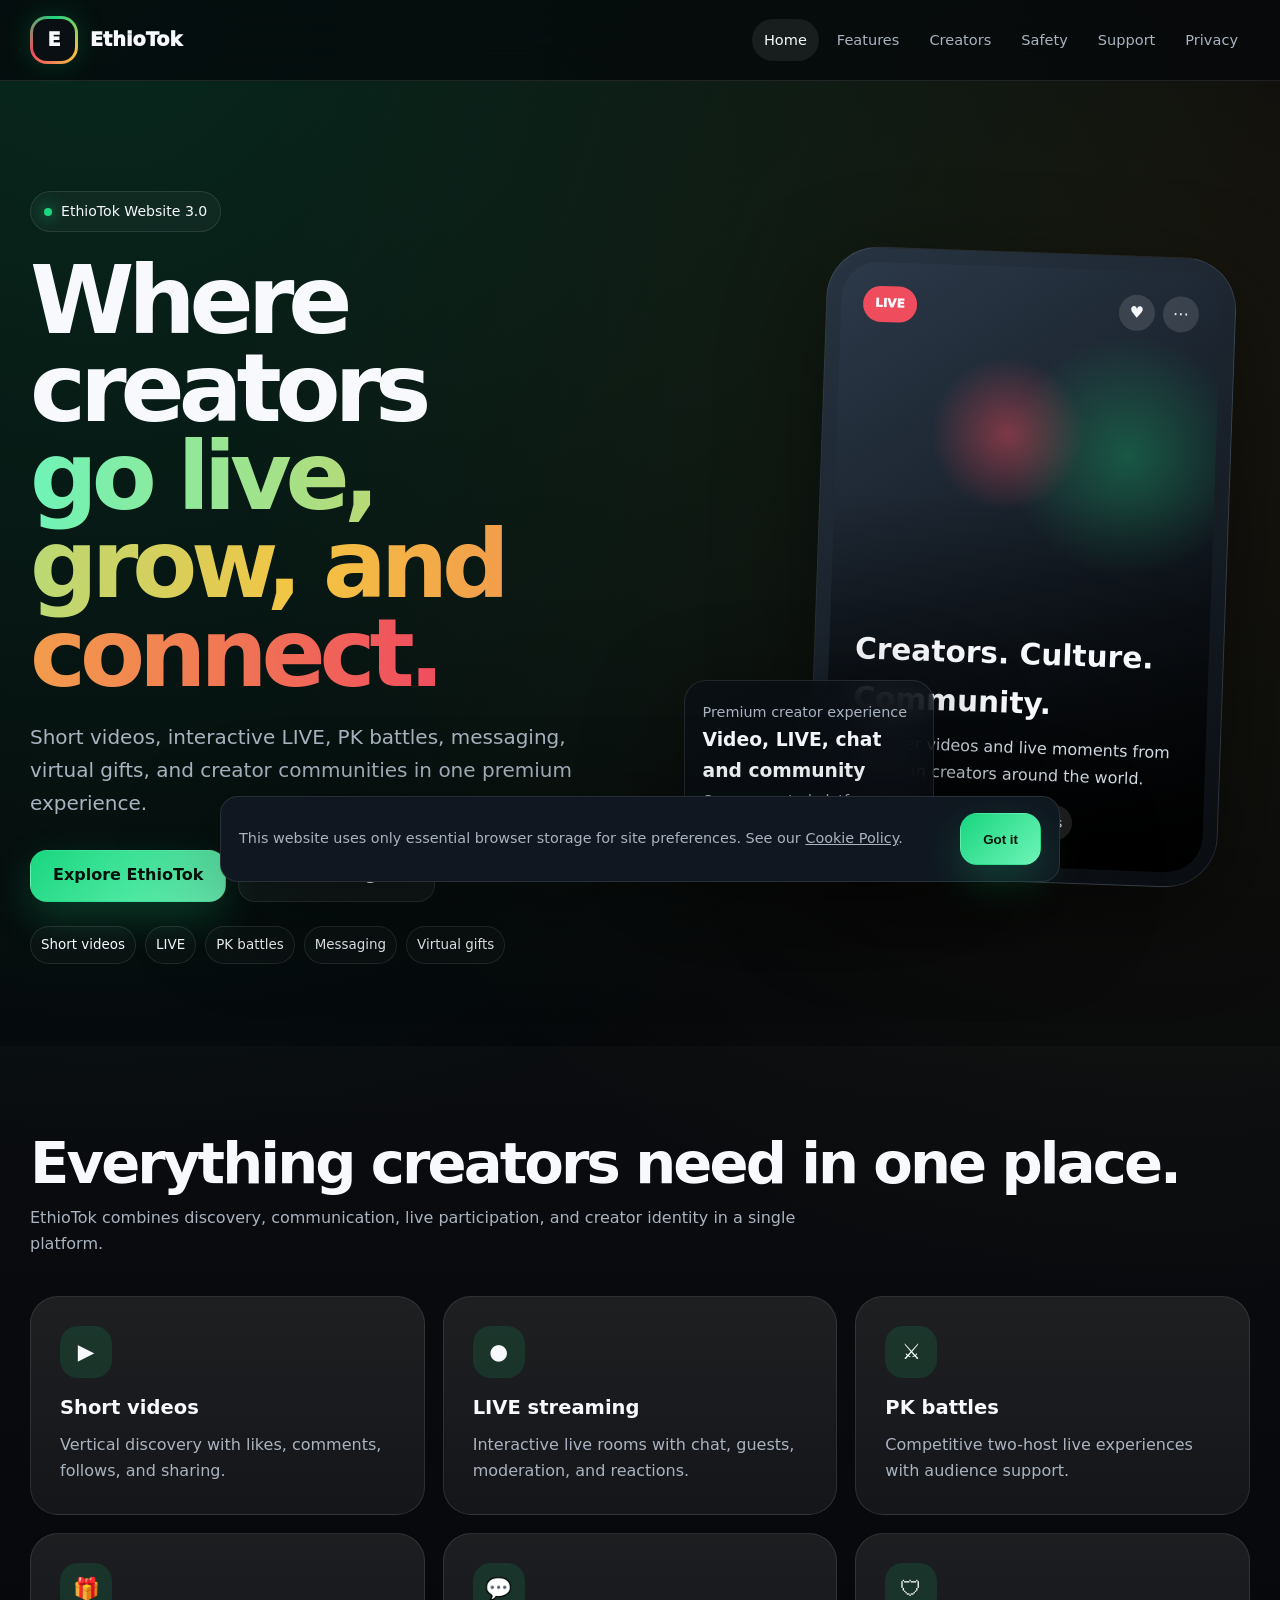
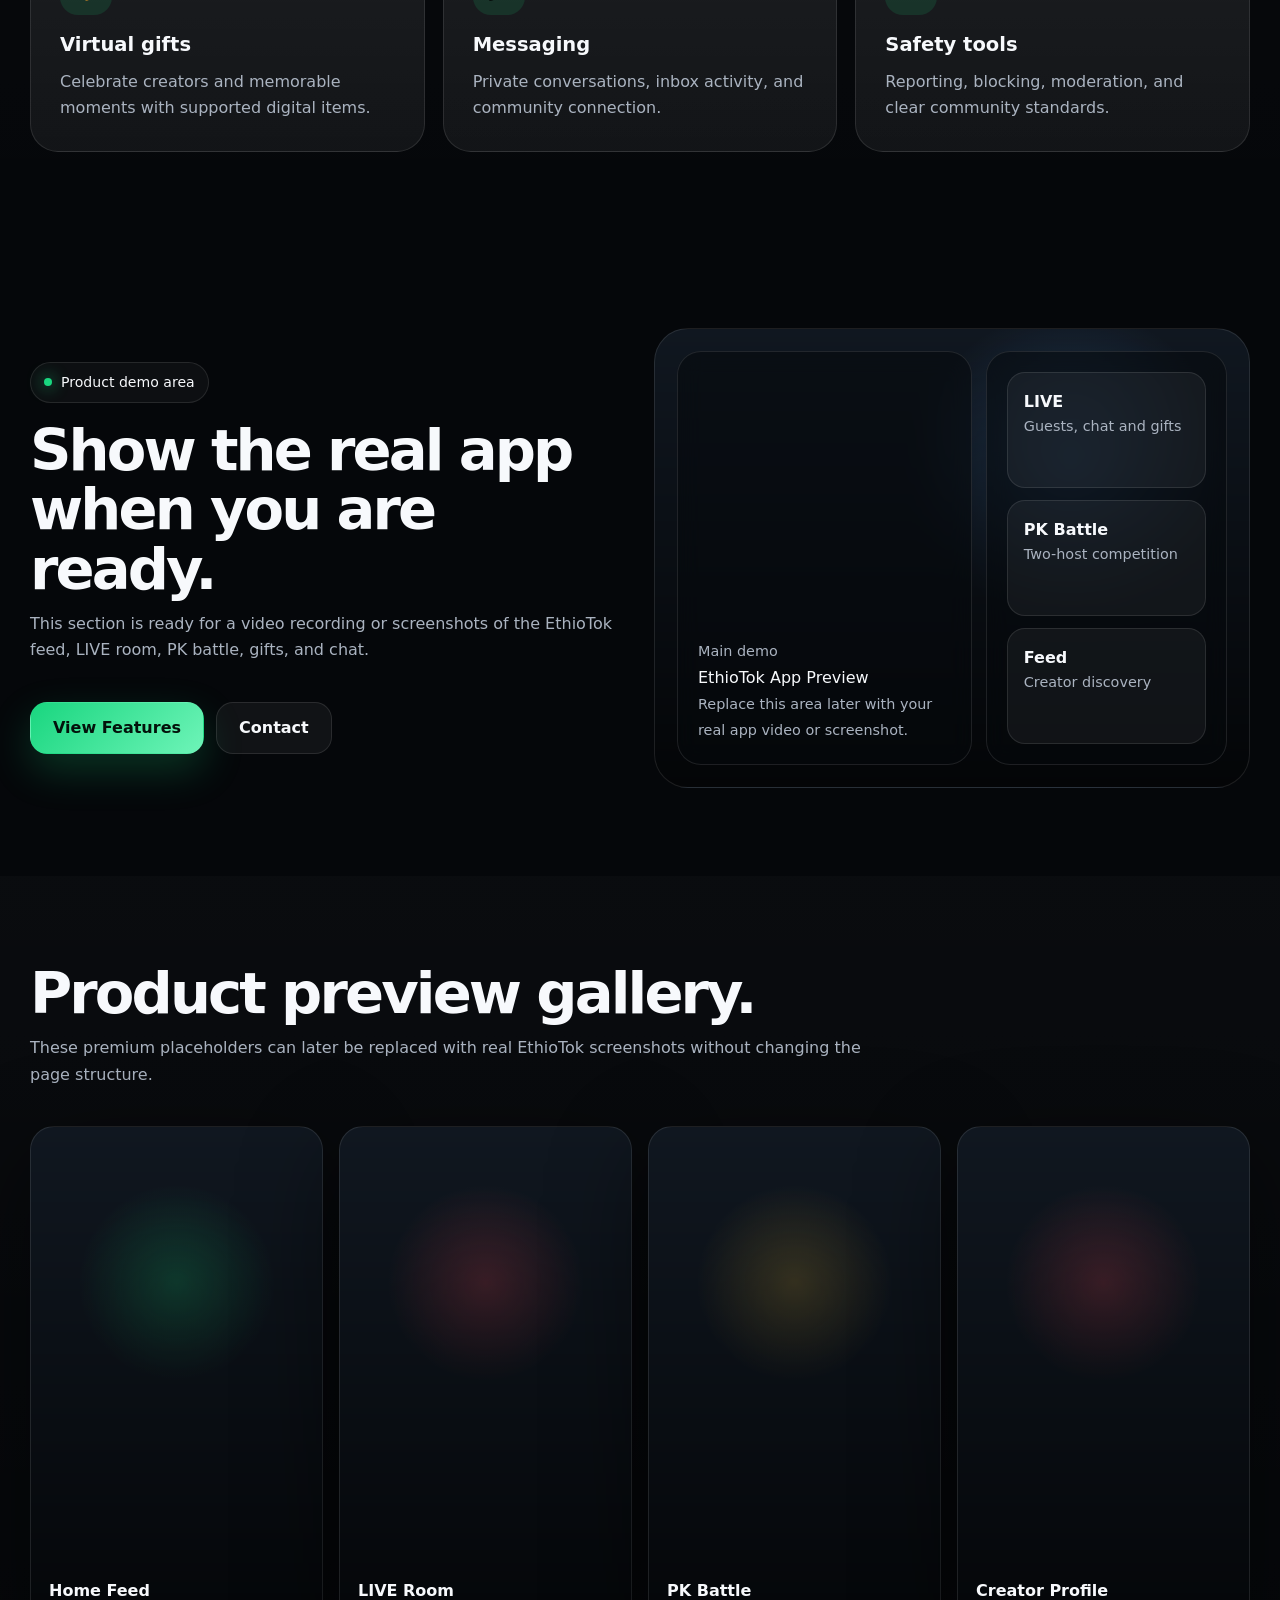
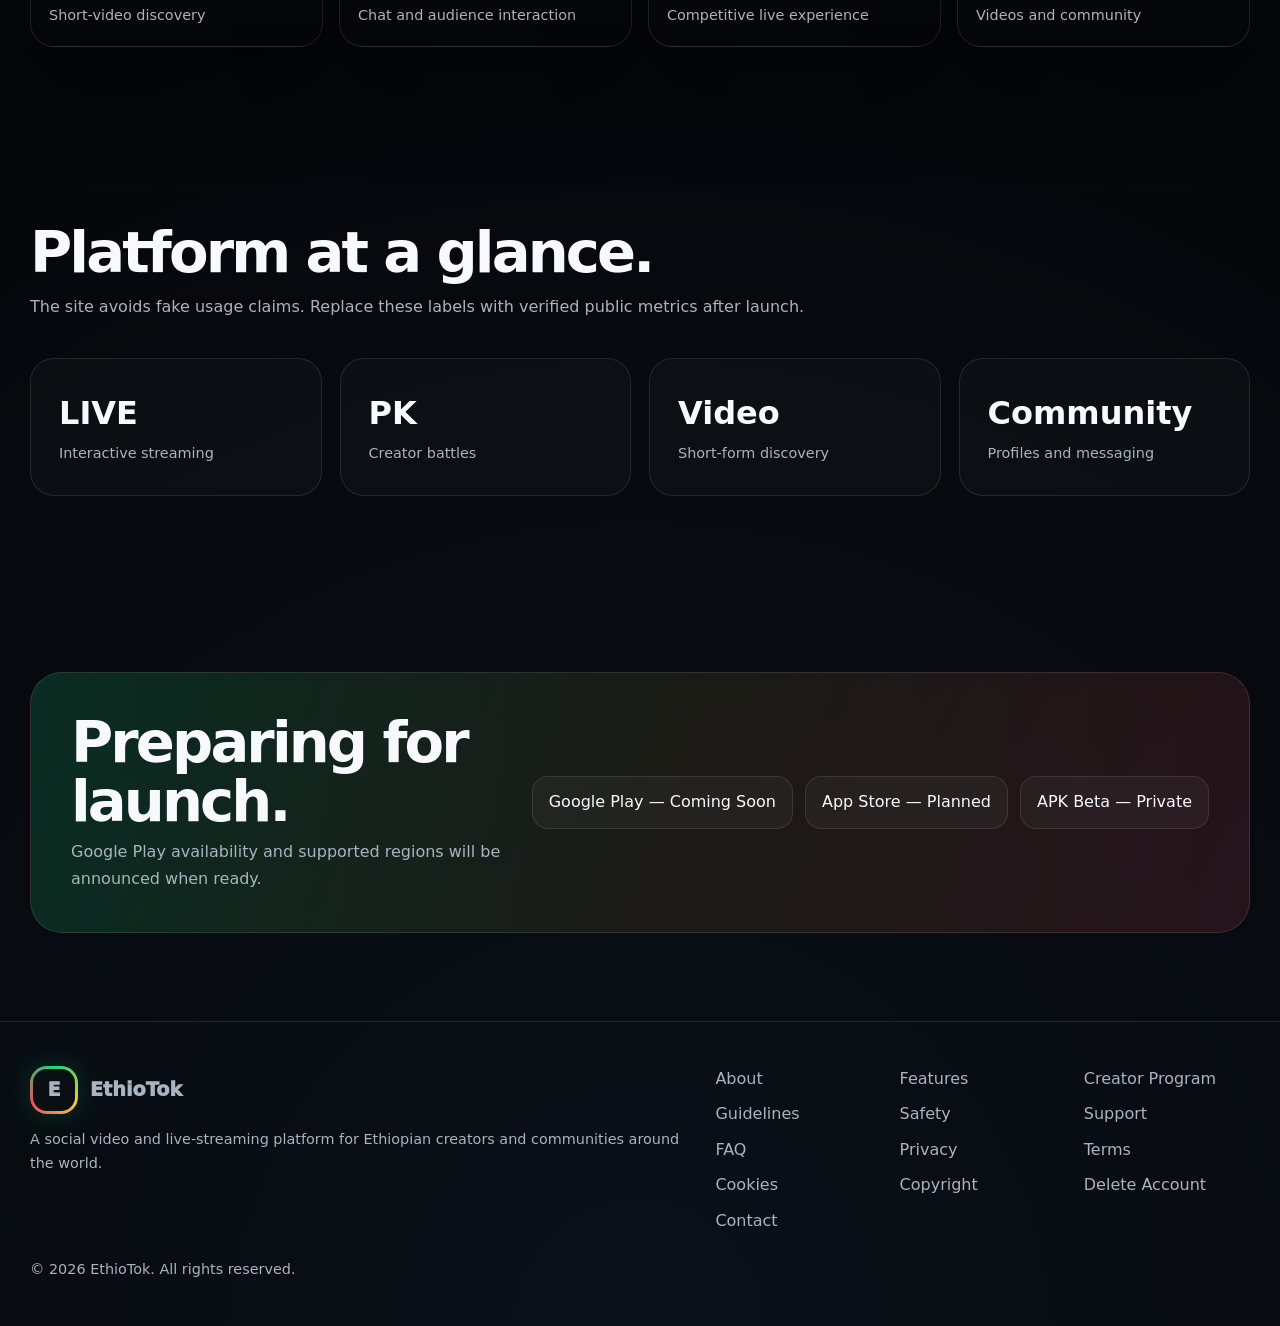
==== commit e327b21b: "EthioTok Website 3.0" ====
--- a/index.html
+++ b/index.html
@@ -1,311 +1,129 @@
-<!doctype html><html lang="en"><head>
-<meta charset="utf-8"><meta name="viewport" content="width=device-width,initial-scale=1">
-<meta name="theme-color" content="#06080b"><meta name="description" content="EthioTok is a social video and live-streaming platform for Ethiopian creators and communities.">
-<meta property="og:type" content="website"><meta property="og:title" content="Home | EthioTok">
-<meta property="og:description" content="EthioTok is a social video and live-streaming platform for Ethiopian creators and communities."><meta property="og:site_name" content="EthioTok">
-<meta name="twitter:card" content="summary_large_image"><link rel="icon" href="data:image/svg+xml,&lt;svg xmlns=&#x27;http://www.w3.org/2000/svg&#x27; viewBox=&#x27;0 0 64 64&#x27;&gt;&lt;rect width=&#x27;64&#x27; height=&#x27;64&#x27; rx=&#x27;16&#x27; fill=&#x27;%230b1015&#x27;/&gt;&lt;path d=&#x27;M14 15h36v8H24v7h20v8H24v7h26v8H14z&#x27; fill=&#x27;%2319d67f&#x27;/&gt;&lt;/svg&gt;">
-<title>Home | EthioTok</title><style>
+<!doctype html><html lang="en"><head><meta charset="utf-8"><meta name="viewport" content="width=device-width,initial-scale=1"><meta name="theme-color" content="#05070a"><meta name="description" content="EthioTok is a modern social video and live-streaming platform for Ethiopian creators."><meta property="og:title" content="Home | EthioTok"><meta property="og:description" content="EthioTok is a modern social video and live-streaming platform for Ethiopian creators."><meta property="og:type" content="website"><link rel="icon" href="data:image/svg+xml,&lt;svg xmlns=&#x27;http://www.w3.org/2000/svg&#x27; viewBox=&#x27;0 0 64 64&#x27;&gt;&lt;rect width=&#x27;64&#x27; height=&#x27;64&#x27; rx=&#x27;16&#x27; fill=&#x27;%230b1015&#x27;/&gt;&lt;path d=&#x27;M14 15h36v8H24v7h20v8H24v7h26v8H14z&#x27; fill=&#x27;%2319d67f&#x27;/&gt;&lt;/svg&gt;"><title>Home | EthioTok</title><style>
 :root{
-  --bg:#06080b;
-  --bg-soft:#0b1016;
-  --panel:rgba(255,255,255,.055);
-  --panel-strong:rgba(255,255,255,.085);
-  --text:#f7f9fc;
-  --muted:#a9b2bf;
-  --line:rgba(255,255,255,.10);
-  --green:#19d67f;
-  --green-2:#6ef4b8;
-  --yellow:#f4c542;
-  --red:#ef4d5e;
-  --blue:#5ea7ff;
-  --radius:26px;
-  --shadow:0 28px 90px rgba(0,0,0,.42);
+  --bg:#05070a;--bg2:#0a0f15;--panel:rgba(255,255,255,.055);--panel2:rgba(255,255,255,.085);
+  --text:#f7f9fc;--muted:#aab3c0;--line:rgba(255,255,255,.10);
+  --g:#19d67f;--g2:#6ef4b8;--y:#f4c542;--r:#ef4d5e;--b:#5ea7ff;
+  --radius:28px;--shadow:0 30px 100px rgba(0,0,0,.48)
 }
-*{box-sizing:border-box}
-html{scroll-behavior:smooth}
-body{
-  margin:0;
-  color:var(--text);
-  background:
-    radial-gradient(circle at 10% 0%,rgba(25,214,127,.14),transparent 26%),
-    radial-gradient(circle at 88% 7%,rgba(244,197,66,.08),transparent 22%),
-    radial-gradient(circle at 50% 90%,rgba(94,167,255,.06),transparent 30%),
-    var(--bg);
-  font-family:Inter,system-ui,-apple-system,"Segoe UI",Arial,sans-serif;
-  line-height:1.65;
-  overflow-x:hidden;
-}
-a{color:inherit}
-.wrap{width:min(1200px,calc(100% - 34px));margin:auto}
-.header{
-  position:sticky;top:0;z-index:50;
-  background:rgba(6,8,11,.72);
-  backdrop-filter:blur(20px);
-  border-bottom:1px solid var(--line);
-}
-.nav{min-height:78px;display:flex;align-items:center;justify-content:space-between;gap:20px}
-.brand{display:flex;align-items:center;gap:12px;text-decoration:none;font-weight:950;font-size:1.18rem}
-.logo{
-  width:46px;height:46px;padding:3px;border-radius:16px;
-  background:conic-gradient(var(--green),var(--yellow),var(--red),var(--green));
-  box-shadow:0 0 28px rgba(25,214,127,.18);
-}
-.logo span{width:100%;height:100%;display:grid;place-items:center;border-radius:13px;background:#0b1015}
-.links{display:flex;flex-wrap:wrap;gap:6px}
-.links a{padding:9px 12px;border-radius:999px;text-decoration:none;color:var(--muted);font-size:.91rem}
+*{box-sizing:border-box}html{scroll-behavior:smooth}
+body{margin:0;color:var(--text);font-family:Inter,system-ui,-apple-system,"Segoe UI",Arial,sans-serif;line-height:1.65;overflow-x:hidden;
+background:
+radial-gradient(circle at 8% 0%,rgba(25,214,127,.16),transparent 25%),
+radial-gradient(circle at 92% 8%,rgba(244,197,66,.08),transparent 22%),
+radial-gradient(circle at 50% 100%,rgba(94,167,255,.06),transparent 30%),var(--bg)}
+a{color:inherit}.wrap{width:min(1220px,calc(100% - 34px));margin:auto}
+.header{position:sticky;top:0;z-index:50;background:rgba(5,7,10,.74);backdrop-filter:blur(22px);border-bottom:1px solid var(--line)}
+.nav{min-height:80px;display:flex;align-items:center;justify-content:space-between;gap:20px}
+.brand{display:flex;align-items:center;gap:12px;text-decoration:none;font-weight:950;font-size:1.2rem}
+.logo{width:48px;height:48px;padding:3px;border-radius:17px;background:conic-gradient(var(--g),var(--y),var(--r),var(--g));box-shadow:0 0 30px rgba(25,214,127,.2)}
+.logo span{width:100%;height:100%;display:grid;place-items:center;border-radius:14px;background:#0a0f14}
+.links{display:flex;flex-wrap:wrap;gap:6px}.links a{padding:9px 12px;border-radius:999px;text-decoration:none;color:var(--muted);font-size:.91rem}
 .links a:hover,.links a.active{background:rgba(255,255,255,.07);color:var(--text)}
-.nav-cta{display:flex;gap:10px;align-items:center}
-.btn{
-  min-height:52px;padding:0 22px;border-radius:17px;
-  display:inline-flex;align-items:center;justify-content:center;
-  text-decoration:none;font-weight:900;border:1px solid var(--line);
-  transition:.25s ease;cursor:pointer;
-}
-.btn:hover{transform:translateY(-2px)}
-.primary{
-  color:#03120b;border-color:transparent;
-  background:linear-gradient(135deg,var(--green),var(--green-2));
-  box-shadow:0 16px 40px rgba(25,214,127,.22);
-}
-.secondary{background:rgba(255,255,255,.045)}
-.ghost{background:transparent}
-.hero{padding:106px 0 76px;position:relative}
-.hero:before{
-  content:"";position:absolute;inset:auto -15% 5% auto;width:520px;height:520px;
-  border-radius:50%;background:radial-gradient(circle,rgba(239,77,94,.12),transparent 66%);
-  filter:blur(10px);pointer-events:none;
-}
-.hero-grid{display:grid;grid-template-columns:1.05fr .95fr;gap:64px;align-items:center}
-.kicker{
-  display:inline-flex;align-items:center;gap:9px;
-  padding:8px 13px;border:1px solid var(--line);border-radius:999px;
-  background:rgba(255,255,255,.035);font-size:.88rem;
-}
-.dot{width:8px;height:8px;border-radius:50%;background:var(--green);box-shadow:0 0 16px var(--green)}
-h1{
-  margin:24px 0;
-  font-size:clamp(3.3rem,7.2vw,6.8rem);
-  line-height:.94;letter-spacing:-.062em;
-}
-.gradient{
-  background:linear-gradient(90deg,var(--green-2),var(--yellow),var(--red));
-  -webkit-background-clip:text;background-clip:text;color:transparent;
-}
-.lead{font-size:clamp(1.05rem,2vw,1.25rem);color:var(--muted);max-width:760px}
-.actions{display:flex;gap:12px;flex-wrap:wrap;margin-top:30px}
-.badges{display:flex;gap:9px;flex-wrap:wrap;margin-top:24px}
-.badge{padding:7px 10px;border:1px solid var(--line);border-radius:999px;background:rgba(255,255,255,.025);font-size:.84rem}
-.phone-stage{position:relative;min-height:620px}
-.phone{
-  position:absolute;right:3%;top:0;width:min(390px,88%);
-  padding:14px;border-radius:48px;
-  background:linear-gradient(145deg,#26313e,#090c10);
-  border:1px solid var(--line);box-shadow:var(--shadow);
-  transform:rotate(2.2deg);animation:float 5s ease-in-out infinite;
-}
-.screen{
-  min-height:575px;border-radius:34px;position:relative;overflow:hidden;
-  background:
-    linear-gradient(to top,rgba(0,0,0,.96),transparent 62%),
-    radial-gradient(circle at 45% 27%,rgba(239,77,94,.45),transparent 16%),
-    radial-gradient(circle at 76% 30%,rgba(25,214,127,.30),transparent 24%),
-    linear-gradient(145deg,#2b3747,#111820 62%,#040506);
-}
-.screen:after{
-  content:"";position:absolute;inset:0;
-  background:linear-gradient(110deg,transparent 30%,rgba(255,255,255,.055),transparent 60%);
-  transform:translateX(-120%);animation:shine 5s infinite;
-}
-.live{position:absolute;top:24px;left:22px;z-index:2;background:var(--red);padding:8px 12px;border-radius:999px;font-size:.75rem;font-weight:950}
-.screen-top{position:absolute;top:24px;right:22px;display:flex;gap:8px;z-index:2}
-.screen-top span{width:36px;height:36px;border-radius:50%;background:rgba(255,255,255,.12);display:grid;place-items:center}
-.screen-copy{position:absolute;left:26px;right:26px;bottom:28px;z-index:2}
-.screen-copy h3{margin:0 0 7px;font-size:1.8rem}
-.screen-copy p{margin:0;color:#d3dae2}
-.chips{display:flex;gap:8px;flex-wrap:wrap;margin-top:16px}
-.chips span{padding:7px 10px;border-radius:999px;background:rgba(255,255,255,.11);font-size:.8rem}
-.floating-card{
-  position:absolute;left:0;bottom:55px;width:240px;padding:18px;border-radius:22px;
-  background:rgba(11,16,22,.78);backdrop-filter:blur(18px);
-  border:1px solid var(--line);box-shadow:var(--shadow);
-}
-.floating-card strong{display:block;font-size:1.15rem}
-.section{padding:84px 0}
-.section.alt{background:linear-gradient(180deg,rgba(255,255,255,.018),transparent)}
-.section h2{margin:0 0 12px;font-size:clamp(2.2rem,4.4vw,3.9rem);line-height:1.03;letter-spacing:-.048em}
-.section-intro{max-width:820px;color:var(--muted);margin:0 0 36px}
-.grid{display:grid;grid-template-columns:repeat(3,1fr);gap:18px}
-.grid.two{grid-template-columns:repeat(2,1fr)}
-.card{
-  padding:28px;border-radius:var(--radius);
-  background:linear-gradient(180deg,var(--panel-strong),var(--panel));
-  border:1px solid var(--line);transition:.25s ease;
-}
+.btn{min-height:52px;padding:0 22px;border-radius:17px;display:inline-flex;align-items:center;justify-content:center;text-decoration:none;font-weight:900;border:1px solid var(--line);transition:.25s ease}
+.btn:hover{transform:translateY(-2px)}.primary{color:#03120b;border-color:transparent;background:linear-gradient(135deg,var(--g),var(--g2));box-shadow:0 16px 40px rgba(25,214,127,.22)}
+.secondary{background:rgba(255,255,255,.05)}.hero{padding:110px 0 82px;position:relative}
+.hero-grid{display:grid;grid-template-columns:1.02fr .98fr;gap:64px;align-items:center}
+.kicker{display:inline-flex;align-items:center;gap:9px;padding:8px 13px;border:1px solid var(--line);border-radius:999px;background:rgba(255,255,255,.035);font-size:.88rem}
+.dot{width:8px;height:8px;border-radius:50%;background:var(--g);box-shadow:0 0 16px var(--g)}
+h1{margin:24px 0;font-size:clamp(3.4rem,7.4vw,7rem);line-height:.93;letter-spacing:-.065em}
+.gradient{background:linear-gradient(90deg,var(--g2),var(--y),var(--r));-webkit-background-clip:text;background-clip:text;color:transparent}
+.lead{font-size:clamp(1.05rem,2vw,1.25rem);color:var(--muted);max-width:760px}.actions{display:flex;gap:12px;flex-wrap:wrap;margin-top:30px}
+.badges{display:flex;gap:9px;flex-wrap:wrap;margin-top:24px}.badge{padding:7px 10px;border:1px solid var(--line);border-radius:999px;background:rgba(255,255,255,.025);font-size:.84rem}
+.stage{position:relative;min-height:650px}
+.phone{position:absolute;right:4%;top:0;width:min(410px,90%);padding:14px;border-radius:52px;background:linear-gradient(145deg,#283442,#090c10);border:1px solid var(--line);box-shadow:var(--shadow);transform:rotate(2deg);animation:float 5s ease-in-out infinite}
+.screen{min-height:600px;border-radius:37px;position:relative;overflow:hidden;background:
+linear-gradient(to top,rgba(0,0,0,.96),transparent 62%),
+radial-gradient(circle at 45% 28%,rgba(239,77,94,.46),transparent 16%),
+radial-gradient(circle at 77% 31%,rgba(25,214,127,.30),transparent 24%),
+linear-gradient(145deg,#2c3949,#111820 62%,#040506)}
+.screen:after{content:"";position:absolute;inset:0;background:linear-gradient(110deg,transparent 30%,rgba(255,255,255,.06),transparent 60%);transform:translateX(-120%);animation:shine 5s infinite}
+.live{position:absolute;top:24px;left:22px;z-index:2;background:var(--r);padding:8px 12px;border-radius:999px;font-size:.75rem;font-weight:950}
+.screen-top{position:absolute;top:24px;right:22px;display:flex;gap:8px;z-index:2}.screen-top span{width:36px;height:36px;border-radius:50%;background:rgba(255,255,255,.12);display:grid;place-items:center}
+.screen-copy{position:absolute;left:26px;right:26px;bottom:28px;z-index:2}.screen-copy h3{margin:0 0 7px;font-size:1.85rem}.screen-copy p{margin:0;color:#d3dae2}
+.chips{display:flex;gap:8px;flex-wrap:wrap;margin-top:16px}.chips span{padding:7px 10px;border-radius:999px;background:rgba(255,255,255,.11);font-size:.8rem}
+.float-card{position:absolute;left:0;bottom:70px;width:250px;padding:18px;border-radius:22px;background:rgba(10,15,21,.78);backdrop-filter:blur(18px);border:1px solid var(--line);box-shadow:var(--shadow)}
+.float-card strong{display:block;font-size:1.17rem}.small{font-size:.9rem;color:var(--muted)}
+.section{padding:88px 0}.section.alt{background:linear-gradient(180deg,rgba(255,255,255,.018),transparent)}
+.section h2{margin:0 0 12px;font-size:clamp(2.2rem,4.5vw,4rem);line-height:1.03;letter-spacing:-.05em}
+.section-intro{max-width:840px;color:var(--muted);margin:0 0 38px}
+.grid{display:grid;grid-template-columns:repeat(3,1fr);gap:18px}.grid.two{grid-template-columns:repeat(2,1fr)}
+.card{padding:29px;border-radius:var(--radius);background:linear-gradient(180deg,var(--panel2),var(--panel));border:1px solid var(--line);transition:.25s ease}
 .card:hover{transform:translateY(-5px);border-color:rgba(25,214,127,.28)}
-.icon{width:50px;height:50px;border-radius:17px;background:rgba(25,214,127,.13);display:grid;place-items:center;font-size:1.3rem}
-.card h3{margin:14px 0 8px;font-size:1.2rem}
-.card p{margin:0;color:var(--muted)}
-.split{display:grid;grid-template-columns:1fr 1fr;gap:28px;align-items:center}
-.visual{
-  min-height:440px;border-radius:32px;border:1px solid var(--line);
-  background:
-    radial-gradient(circle at 33% 35%,rgba(25,214,127,.34),transparent 22%),
-    radial-gradient(circle at 72% 44%,rgba(239,77,94,.30),transparent 22%),
-    linear-gradient(145deg,#1a2430,#080b10);
-  position:relative;overflow:hidden;
-}
-.visual-grid{position:absolute;inset:20px;display:grid;grid-template-columns:1fr 1fr;gap:14px}
-.visual-tile{border-radius:22px;border:1px solid var(--line);background:rgba(8,11,15,.66);padding:18px;backdrop-filter:blur(12px)}
-.visual-tile.big{grid-column:span 2;display:flex;align-items:end;min-height:170px;background:linear-gradient(to top,rgba(0,0,0,.72),transparent),radial-gradient(circle at 70% 30%,rgba(94,167,255,.25),transparent 30%),#101720}
-.metric{font-size:2.1rem;font-weight:950}
-.small{font-size:.9rem;color:var(--muted)}
-.steps{display:grid;grid-template-columns:repeat(3,1fr);gap:18px}
-.step{position:relative;padding:28px;border:1px solid var(--line);border-radius:24px;background:rgba(255,255,255,.025)}
-.step-num{font-size:.78rem;font-weight:950;color:var(--green);letter-spacing:.12em}
-.band{
-  display:grid;grid-template-columns:1fr auto;gap:24px;align-items:center;
-  padding:40px;border-radius:32px;
-  background:linear-gradient(110deg,rgba(25,214,127,.17),rgba(244,197,66,.08),rgba(239,77,94,.13));
-  border:1px solid var(--line);
-}
-.store-badges{display:flex;gap:12px;flex-wrap:wrap}
-.store{padding:12px 16px;border:1px solid var(--line);border-radius:16px;background:rgba(255,255,255,.04)}
-.page-hero{padding:78px 0 46px;border-bottom:1px solid var(--line)}
-.page-hero h1{font-size:clamp(2.9rem,6vw,5.2rem)}
-.layout{display:grid;grid-template-columns:260px 1fr;gap:40px;padding:52px 0 86px}
-.toc{position:sticky;top:98px;align-self:start;padding:16px;border-radius:19px;background:var(--bg-soft);border:1px solid var(--line)}
-.toc strong{display:block;padding:7px 10px}
-.toc a{display:block;padding:8px 10px;border-radius:10px;text-decoration:none;color:var(--muted);font-size:.92rem}
-.toc a:hover{background:rgba(255,255,255,.045);color:var(--text)}
-.prose{padding:clamp(26px,5vw,52px);border-radius:28px;background:rgba(255,255,255,.026);border:1px solid var(--line)}
-.prose h2{font-size:1.62rem;margin-top:2em}
-.prose p,.prose li{color:#c8ced6}
-.prose a{color:#75efbd}
-.notice{padding:18px;border-radius:16px;background:rgba(244,197,66,.09);border:1px solid rgba(244,197,66,.22);color:#f4e4a2}
-.faq{display:grid;gap:12px}
-.faq details{padding:18px 20px;border:1px solid var(--line);border-radius:17px;background:rgba(255,255,255,.025)}
-.faq summary{cursor:pointer;font-weight:850}
-.faq p{color:var(--muted)}
-.footer{padding:44px 0;border-top:1px solid var(--line);color:var(--muted)}
-.footer-grid{display:grid;grid-template-columns:1.1fr .9fr;gap:32px}
-.footer-links{display:grid;grid-template-columns:repeat(3,1fr);gap:9px 18px}
-.footer a{text-decoration:none;color:var(--muted)}
-.footer a:hover{color:var(--text)}
-.cookie{
-  position:fixed;left:18px;right:18px;bottom:18px;z-index:60;
-  display:none;max-width:840px;margin:auto;padding:16px 18px;border-radius:18px;
-  background:#101720;border:1px solid var(--line);box-shadow:var(--shadow);
-  align-items:center;justify-content:space-between;gap:16px;
-}
-.cookie.show{display:flex}.cookie p{margin:0;color:var(--muted);font-size:.9rem}
-@keyframes float{50%{transform:rotate(1deg) translateY(-10px)}}
-@keyframes shine{50%,100%{transform:translateX(120%)}}
-@media(max-width:980px){
-  .hero-grid,.split,.layout,.band,.footer-grid{grid-template-columns:1fr}
-  .grid,.steps{grid-template-columns:1fr 1fr}
-  .phone-stage{min-height:590px}
-  .phone{position:relative;margin:auto;right:auto}
-  .floating-card{left:8%;bottom:0}
-  .toc{position:static}
-}
-@media(max-width:760px){
-  .nav{align-items:flex-start;flex-direction:column;padding:15px 0}
-  .nav-cta{display:none}
-  .grid,.grid.two,.steps{grid-template-columns:1fr}
-  .footer-links{grid-template-columns:repeat(2,1fr)}
-  .phone-stage{min-height:520px}
-  .screen{min-height:500px}
-}
-@media(max-width:560px){
-  .links a{font-size:.81rem;padding:7px 8px}
-  .hero{padding-top:62px}
-  .floating-card{display:none}
-  .cookie{flex-direction:column;align-items:stretch}
-}
+.icon{width:52px;height:52px;border-radius:18px;background:rgba(25,214,127,.13);display:grid;place-items:center;font-size:1.35rem}
+.card h3{margin:14px 0 8px;font-size:1.22rem}.card p{margin:0;color:var(--muted)}
+.demo{display:grid;grid-template-columns:1fr 1fr;gap:28px;align-items:center}
+.demo-frame{min-height:460px;border-radius:34px;border:1px solid var(--line);background:
+linear-gradient(to top,rgba(0,0,0,.78),transparent),
+radial-gradient(circle at 70% 30%,rgba(94,167,255,.25),transparent 30%),#101720;position:relative;overflow:hidden}
+.demo-ui{position:absolute;inset:22px;display:grid;grid-template-columns:1.1fr .9fr;gap:14px}
+.demo-main,.demo-side{border-radius:24px;border:1px solid var(--line);background:rgba(6,9,13,.56);padding:20px;backdrop-filter:blur(12px)}
+.demo-main{display:flex;align-items:flex-end}.demo-side{display:grid;gap:12px}.demo-tile{border-radius:18px;padding:16px;background:rgba(255,255,255,.05);border:1px solid var(--line)}
+.stats{display:grid;grid-template-columns:repeat(4,1fr);gap:18px}.stat{padding:28px;border-radius:24px;border:1px solid var(--line);background:rgba(255,255,255,.025)}.stat strong{display:block;font-size:2rem}
+.gallery{display:grid;grid-template-columns:repeat(4,1fr);gap:16px}.shot{aspect-ratio:9/16;border-radius:24px;border:1px solid var(--line);background:linear-gradient(to top,rgba(0,0,0,.75),transparent),radial-gradient(circle at 50% 30%,rgba(25,214,127,.25),transparent 25%),#101720;display:flex;align-items:end;padding:18px;box-shadow:var(--shadow)}.shot:nth-child(2n){background:linear-gradient(to top,rgba(0,0,0,.75),transparent),radial-gradient(circle at 50% 30%,rgba(239,77,94,.25),transparent 25%),#101720}
+.shot:nth-child(3n){background:linear-gradient(to top,rgba(0,0,0,.75),transparent),radial-gradient(circle at 50% 30%,rgba(244,197,66,.22),transparent 25%),#101720}
+.band{display:grid;grid-template-columns:1fr auto;gap:24px;align-items:center;padding:40px;border-radius:32px;background:linear-gradient(110deg,rgba(25,214,127,.17),rgba(244,197,66,.08),rgba(239,77,94,.13));border:1px solid var(--line)}
+.store-badges{display:flex;gap:12px;flex-wrap:wrap}.store{padding:12px 16px;border:1px solid var(--line);border-radius:16px;background:rgba(255,255,255,.04)}
+.page-hero{padding:80px 0 48px;border-bottom:1px solid var(--line)}.page-hero h1{font-size:clamp(3rem,6vw,5.4rem)}
+.layout{display:grid;grid-template-columns:260px 1fr;gap:40px;padding:54px 0 88px}.toc{position:sticky;top:98px;align-self:start;padding:16px;border-radius:19px;background:var(--bg2);border:1px solid var(--line)}
+.toc strong{display:block;padding:7px 10px}.toc a{display:block;padding:8px 10px;border-radius:10px;text-decoration:none;color:var(--muted);font-size:.92rem}.toc a:hover{background:rgba(255,255,255,.045);color:var(--text)}
+.prose{padding:clamp(26px,5vw,52px);border-radius:28px;background:rgba(255,255,255,.026);border:1px solid var(--line)}.prose h2{font-size:1.62rem;margin-top:2em}.prose p,.prose li{color:#c8ced6}.prose a{color:#75efbd}
+.faq{display:grid;gap:12px}.faq details{padding:18px 20px;border:1px solid var(--line);border-radius:17px;background:rgba(255,255,255,.025)}.faq summary{cursor:pointer;font-weight:850}.faq p{color:var(--muted)}
+.footer{padding:44px 0;border-top:1px solid var(--line);color:var(--muted)}.footer-grid{display:grid;grid-template-columns:1.1fr .9fr;gap:32px}.footer-links{display:grid;grid-template-columns:repeat(3,1fr);gap:9px 18px}.footer a{text-decoration:none;color:var(--muted)}.footer a:hover{color:var(--text)}
+.cookie{position:fixed;left:18px;right:18px;bottom:18px;z-index:60;display:none;max-width:840px;margin:auto;padding:16px 18px;border-radius:18px;background:#101720;border:1px solid var(--line);box-shadow:var(--shadow);align-items:center;justify-content:space-between;gap:16px}.cookie.show{display:flex}.cookie p{margin:0;color:var(--muted);font-size:.9rem}
+@keyframes float{50%{transform:rotate(1deg) translateY(-10px)}}@keyframes shine{50%,100%{transform:translateX(120%)}}
+@media(max-width:980px){.hero-grid,.demo,.layout,.band,.footer-grid{grid-template-columns:1fr}.grid,.stats{grid-template-columns:1fr 1fr}.gallery{grid-template-columns:repeat(2,1fr)}.stage{min-height:620px}.phone{position:relative;right:auto;margin:auto}.float-card{left:7%;bottom:0}.toc{position:static}}
+@media(max-width:760px){.nav{align-items:flex-start;flex-direction:column;padding:15px 0}.grid,.grid.two,.stats{grid-template-columns:1fr}.links a{font-size:.82rem;padding:7px 8px}.footer-links{grid-template-columns:repeat(2,1fr)}}
+@media(max-width:560px){.gallery{grid-template-columns:1fr}.hero{padding-top:62px}.float-card{display:none}.cookie{flex-direction:column;align-items:stretch}}
 </style></head><body><header class="header"><div class="wrap nav">
 <a class="brand" href="index.html"><span class="logo"><span>E</span></span><span>EthioTok</span></a>
-<nav class="links">
-<a href="index.html">Home</a><a href="about.html">About</a><a href="features.html">Features</a>
-<a href="creator-program.html">Creators</a><a href="safety.html">Safety</a><a href="support.html">Support</a>
-</nav>
-<div class="nav-cta"><a class="btn secondary" href="privacy.html">Privacy</a></div>
+<nav class="links"><a href="index.html">Home</a><a href="features.html">Features</a><a href="creator-program.html">Creators</a><a href="safety.html">Safety</a><a href="support.html">Support</a><a href="privacy.html">Privacy</a></nav>
 </div></header>
 <main>
 <section class="hero"><div class="wrap hero-grid">
-<div>
-<span class="kicker"><span class="dot"></span>EthioTok 2.0 Website</span>
-<h1>Share your world.<br><span class="gradient">Go live together.</span></h1>
-<p class="lead">A modern home for short videos, live streaming, creator discovery, messaging, virtual gifts, and Ethiopian communities worldwide.</p>
-<div class="actions"><a class="btn primary" href="features.html">Explore Features</a><a class="btn secondary" href="creator-program.html">For Creators</a></div>
-<div class="badges"><span class="badge">Short videos</span><span class="badge">LIVE</span><span class="badge">PK battles</span><span class="badge">Messaging</span><span class="badge">Creator profiles</span></div>
-</div>
-<div class="phone-stage">
-<div class="phone"><div class="screen"><span class="live">LIVE</span><div class="screen-top"><span>♥</span><span>⋯</span></div>
-<div class="screen-copy"><h3>Creators. Culture. Community.</h3><p>Discover videos and live moments from Ethiopian creators around the world.</p><div class="chips"><span>♥ Likes</span><span>💬 Chat</span><span>🎁 Gifts</span></div></div></div></div>
-<div class="floating-card"><span class="small">Creator experience</span><strong>Video, LIVE, chat and community</strong><span class="small">One connected platform</span></div>
-</div>
+<div><span class="kicker"><span class="dot"></span>EthioTok Website 3.0</span><h1>Where creators<br><span class="gradient">go live, grow, and connect.</span></h1>
+<p class="lead">Short videos, interactive LIVE, PK battles, messaging, virtual gifts, and creator communities in one premium experience.</p>
+<div class="actions"><a class="btn primary" href="features.html">Explore EthioTok</a><a class="btn secondary" href="creator-program.html">Creator Program</a></div>
+<div class="badges"><span class="badge">Short videos</span><span class="badge">LIVE</span><span class="badge">PK battles</span><span class="badge">Messaging</span><span class="badge">Virtual gifts</span></div></div>
+<div class="stage"><div class="phone"><div class="screen"><span class="live">LIVE</span><div class="screen-top"><span>♥</span><span>⋯</span></div><div class="screen-copy"><h3>Creators. Culture. Community.</h3><p>Discover videos and live moments from Ethiopian creators around the world.</p><div class="chips"><span>♥ Likes</span><span>💬 Chat</span><span>🎁 Gifts</span></div></div></div></div><div class="float-card"><span class="small">Premium creator experience</span><strong>Video, LIVE, chat and community</strong><span class="small">One connected platform</span></div></div>
 </div></section>
 
-<section class="section alt"><div class="wrap">
-<h2>Built around real participation.</h2>
-<p class="section-intro">EthioTok is designed to make content discovery, live interaction, and creator communities feel connected.</p>
-<div class="grid">
-<article class="card"><div class="icon">▶</div><h3>Short-video discovery</h3><p>Explore a personalized feed of entertainment, culture, stories, and creator content.</p></article>
-<article class="card"><div class="icon">●</div><h3>Interactive LIVE</h3><p>Join live rooms, chat in real time, invite guests, and participate with creators.</p></article>
-<article class="card"><div class="icon">⚔</div><h3>PK battles</h3><p>Support creators during competitive head-to-head live experiences.</p></article>
-<article class="card"><div class="icon">💬</div><h3>Messaging</h3><p>Follow creators, comment, message, and stay connected with the community.</p></article>
-<article class="card"><div class="icon">🎁</div><h3>Virtual gifts</h3><p>Celebrate creators and memorable live moments with supported virtual items.</p></article>
-<article class="card"><div class="icon">🛡</div><h3>Safety controls</h3><p>Reporting, moderation, account controls, and clear community standards.</p></article>
-</div>
+<section class="section alt"><div class="wrap"><h2>Everything creators need in one place.</h2><p class="section-intro">EthioTok combines discovery, communication, live participation, and creator identity in a single platform.</p><div class="grid">
+<article class="card"><div class="icon">▶</div><h3>Short videos</h3><p>Vertical discovery with likes, comments, follows, and sharing.</p></article>
+<article class="card"><div class="icon">●</div><h3>LIVE streaming</h3><p>Interactive live rooms with chat, guests, moderation, and reactions.</p></article>
+<article class="card"><div class="icon">⚔</div><h3>PK battles</h3><p>Competitive two-host live experiences with audience support.</p></article>
+<article class="card"><div class="icon">🎁</div><h3>Virtual gifts</h3><p>Celebrate creators and memorable moments with supported digital items.</p></article>
+<article class="card"><div class="icon">💬</div><h3>Messaging</h3><p>Private conversations, inbox activity, and community connection.</p></article>
+<article class="card"><div class="icon">🛡</div><h3>Safety tools</h3><p>Reporting, blocking, moderation, and clear community standards.</p></article>
+</div></div></section>
+
+<section class="section"><div class="wrap demo"><div><span class="kicker"><span class="dot"></span>Product demo area</span><h2 style="margin-top:18px">Show the real app when you are ready.</h2><p class="section-intro">This section is ready for a video recording or screenshots of the EthioTok feed, LIVE room, PK battle, gifts, and chat.</p><div class="actions"><a class="btn primary" href="features.html">View Features</a><a class="btn secondary" href="contact.html">Contact</a></div></div>
+<div class="demo-frame"><div class="demo-ui"><div class="demo-main"><div><span class="small">Main demo</span><div class="metric">EthioTok App Preview</div><span class="small">Replace this area later with your real app video or screenshot.</span></div></div><div class="demo-side"><div class="demo-tile"><strong>LIVE</strong><div class="small">Guests, chat and gifts</div></div><div class="demo-tile"><strong>PK Battle</strong><div class="small">Two-host competition</div></div><div class="demo-tile"><strong>Feed</strong><div class="small">Creator discovery</div></div></div></div></div>
 </div></section>
 
-<section class="section"><div class="wrap split">
-<div><span class="kicker"><span class="dot"></span>Inside the experience</span><h2 style="margin-top:18px">Designed to feel alive.</h2>
-<p class="section-intro">From profile discovery to live guest rooms and PK battles, each part of EthioTok is designed around participation.</p>
-<div class="actions"><a class="btn primary" href="features.html">View All Features</a><a class="btn secondary" href="safety.html">Safety Center</a></div>
-</div>
-<div class="visual"><div class="visual-grid">
-<div class="visual-tile big"><div><span class="small">LIVE interaction</span><div class="metric">Real-time</div><span class="small">Chat, reactions, guests, gifts and moderation</span></div></div>
-<div class="visual-tile"><span class="small">Discovery</span><div class="metric">Feed</div><span class="small">Videos and creators</span></div>
-<div class="visual-tile"><span class="small">Community</span><div class="metric">Connect</div><span class="small">Profiles and messages</span></div>
-</div></div>
-</div></section>
+<section class="section alt"><div class="wrap"><h2>Product preview gallery.</h2><p class="section-intro">These premium placeholders can later be replaced with real EthioTok screenshots without changing the page structure.</p><div class="gallery">
+<div class="shot"><div><strong>Home Feed</strong><div class="small">Short-video discovery</div></div></div>
+<div class="shot"><div><strong>LIVE Room</strong><div class="small">Chat and audience interaction</div></div></div>
+<div class="shot"><div><strong>PK Battle</strong><div class="small">Competitive live experience</div></div></div>
+<div class="shot"><div><strong>Creator Profile</strong><div class="small">Videos and community</div></div></div>
+</div></div></section>
 
-<section class="section alt"><div class="wrap">
-<h2>For creators, from first post to LIVE.</h2>
-<p class="section-intro">A straightforward path for creators to publish, build a profile, connect with followers, and host live experiences.</p>
-<div class="steps">
-<div class="step"><span class="step-num">STEP 01</span><h3>Create your profile</h3><p class="small">Choose your identity, profile image, and public creator presence.</p></div>
-<div class="step"><span class="step-num">STEP 02</span><h3>Publish and connect</h3><p class="small">Share videos, receive engagement, follow creators, and message.</p></div>
-<div class="step"><span class="step-num">STEP 03</span><h3>Go LIVE</h3><p class="small">Host live rooms, invite guests, moderate chat, and join PK battles.</p></div>
-</div>
-</div></section>
+<section class="section"><div class="wrap"><h2>Platform at a glance.</h2><p class="section-intro">The site avoids fake usage claims. Replace these labels with verified public metrics after launch.</p><div class="stats">
+<div class="stat"><strong>LIVE</strong><span class="small">Interactive streaming</span></div>
+<div class="stat"><strong>PK</strong><span class="small">Creator battles</span></div>
+<div class="stat"><strong>Video</strong><span class="small">Short-form discovery</span></div>
+<div class="stat"><strong>Community</strong><span class="small">Profiles and messaging</span></div>
+</div></div></section>
 
-<section class="section"><div class="wrap band">
-<div><h2 style="margin:0 0 8px">EthioTok is preparing for launch.</h2><p style="margin:0;color:var(--muted)">Google Play availability and supported regions will be announced when ready.</p></div>
-<div class="store-badges"><span class="store">Google Play — Coming Soon</span><span class="store">App Store — Planned</span></div>
-</div></section>
-</main><footer class="footer"><div class="wrap footer-grid">
-<div><a class="brand" href="index.html"><span class="logo"><span>E</span></span><span>EthioTok</span></a>
-<p class="small">A social video and live-streaming platform designed for Ethiopian creators and communities around the world.</p></div>
-<div class="footer-links">
-<a href="about.html">About</a><a href="features.html">Features</a><a href="creator-program.html">Creator Program</a>
-<a href="community-guidelines.html">Guidelines</a><a href="safety.html">Safety Center</a><a href="support.html">Support</a>
-<a href="faq.html">FAQ</a><a href="privacy.html">Privacy</a><a href="terms.html">Terms</a>
-<a href="cookie-policy.html">Cookies</a><a href="copyright.html">Copyright</a><a href="delete-account.html">Delete Account</a>
-<a href="contact.html">Contact</a>
+<section class="section"><div class="wrap band"><div><h2 style="margin:0 0 8px">Preparing for launch.</h2><p style="margin:0;color:var(--muted)">Google Play availability and supported regions will be announced when ready.</p></div><div class="store-badges"><span class="store">Google Play — Coming Soon</span><span class="store">App Store — Planned</span><span class="store">APK Beta — Private</span></div></div></section>
+</main><footer class="footer"><div class="wrap footer-grid"><div><a class="brand" href="index.html"><span class="logo"><span>E</span></span><span>EthioTok</span></a><p class="small">A social video and live-streaming platform for Ethiopian creators and communities around the world.</p></div><div class="footer-links">
+<a href="about.html">About</a><a href="features.html">Features</a><a href="creator-program.html">Creator Program</a><a href="community-guidelines.html">Guidelines</a><a href="safety.html">Safety</a><a href="support.html">Support</a><a href="faq.html">FAQ</a><a href="privacy.html">Privacy</a><a href="terms.html">Terms</a><a href="cookie-policy.html">Cookies</a><a href="copyright.html">Copyright</a><a href="delete-account.html">Delete Account</a><a href="contact.html">Contact</a>
 </div></div><div class="wrap small" style="margin-top:24px">© 2026 EthioTok. All rights reserved.</div></footer>
 <div class="cookie"><p>This website uses only essential browser storage for site preferences. See our <a href="cookie-policy.html">Cookie Policy</a>.</p><button class="btn primary" data-cookie-close>Got it</button></div><script>
 document.addEventListener("DOMContentLoaded",()=>{
-  const current=location.pathname.split("/").pop()||"index.html";
-  document.querySelectorAll(".links a").forEach(a=>{
-    if(a.getAttribute("href")===current)a.classList.add("active");
-  });
-  const banner=document.querySelector(".cookie");
-  if(banner && !localStorage.getItem("ethiotok_cookie_notice")) banner.classList.add("show");
-  document.querySelectorAll("[data-cookie-close]").forEach(btn=>btn.addEventListener("click",()=>{
-    localStorage.setItem("ethiotok_cookie_notice","seen");
-    banner?.classList.remove("show");
-  }));
+ const current=location.pathname.split("/").pop()||"index.html";
+ document.querySelectorAll(".links a").forEach(a=>{if(a.getAttribute("href")===current)a.classList.add("active")});
+ const banner=document.querySelector(".cookie");
+ if(banner&&!localStorage.getItem("ethiotok_cookie_notice"))banner.classList.add("show");
+ document.querySelectorAll("[data-cookie-close]").forEach(btn=>btn.addEventListener("click",()=>{localStorage.setItem("ethiotok_cookie_notice","seen");banner?.classList.remove("show")}));
 });
 </script></body></html>
